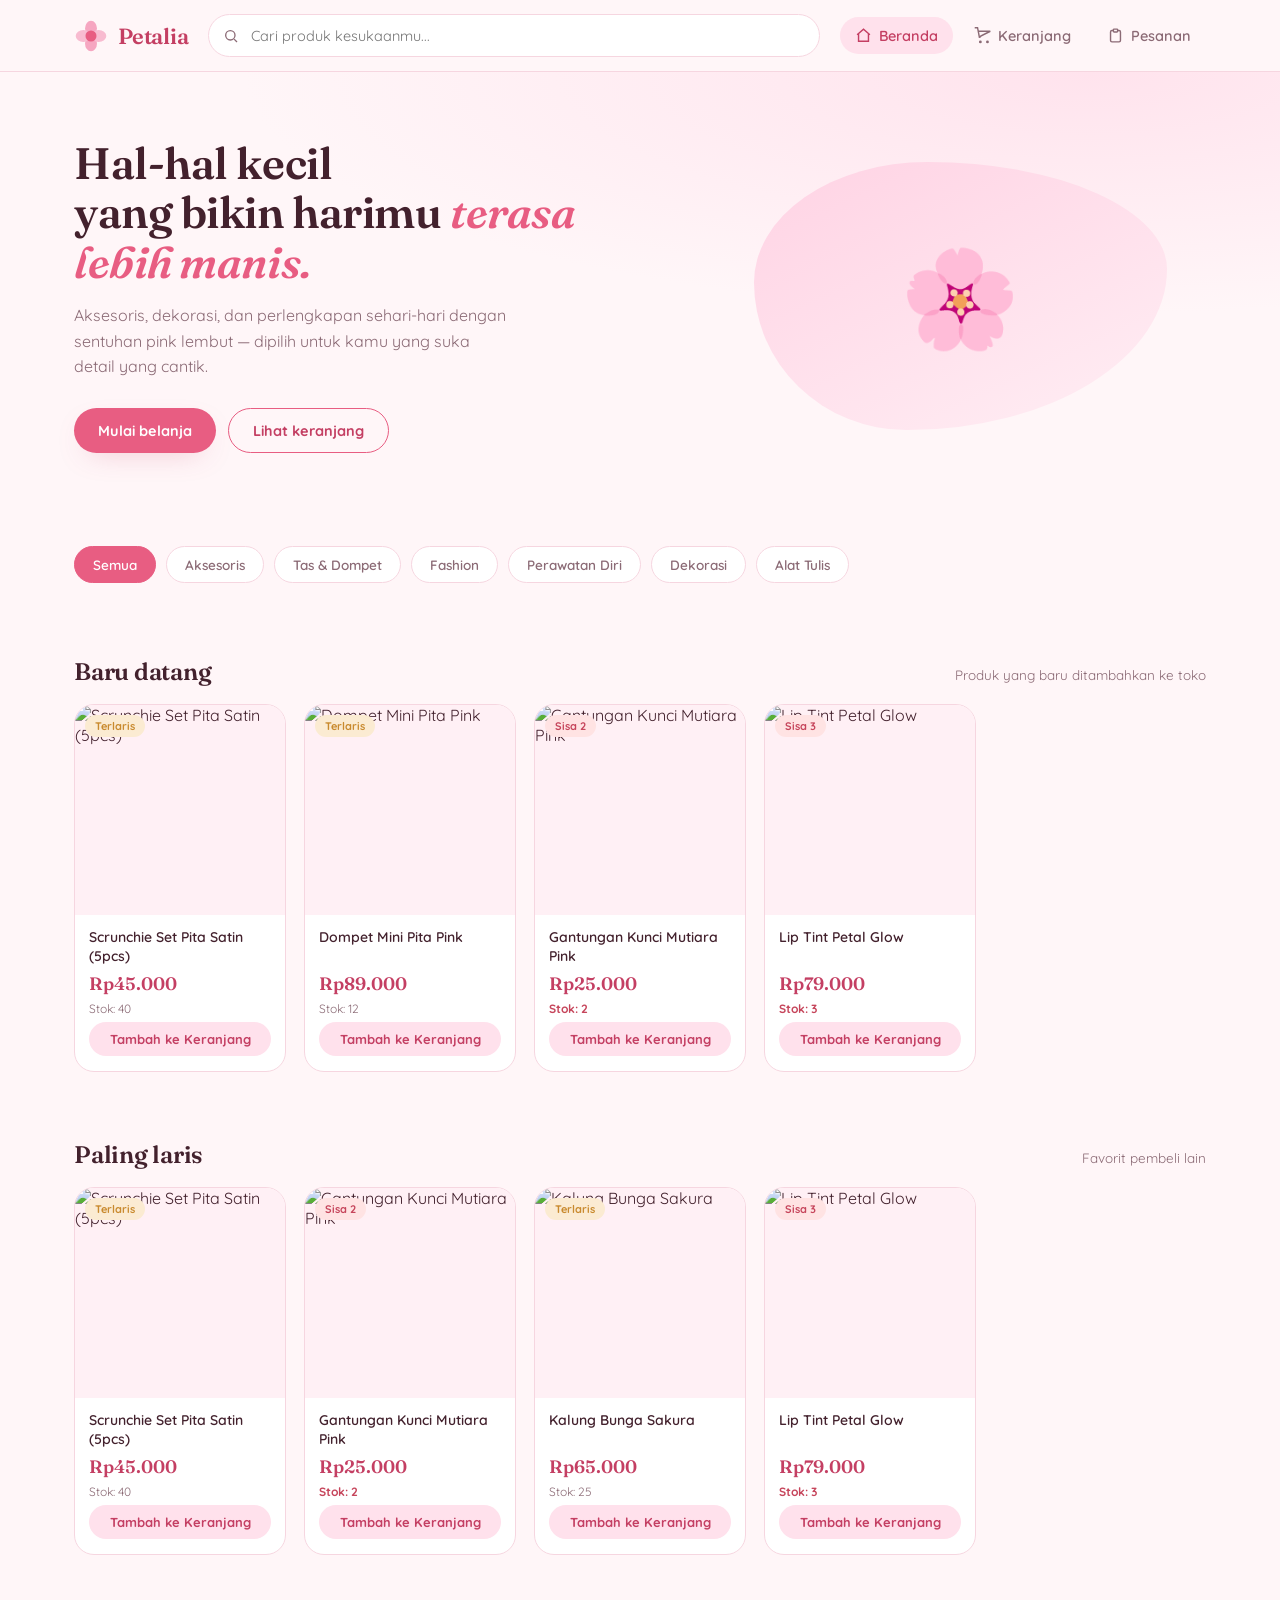
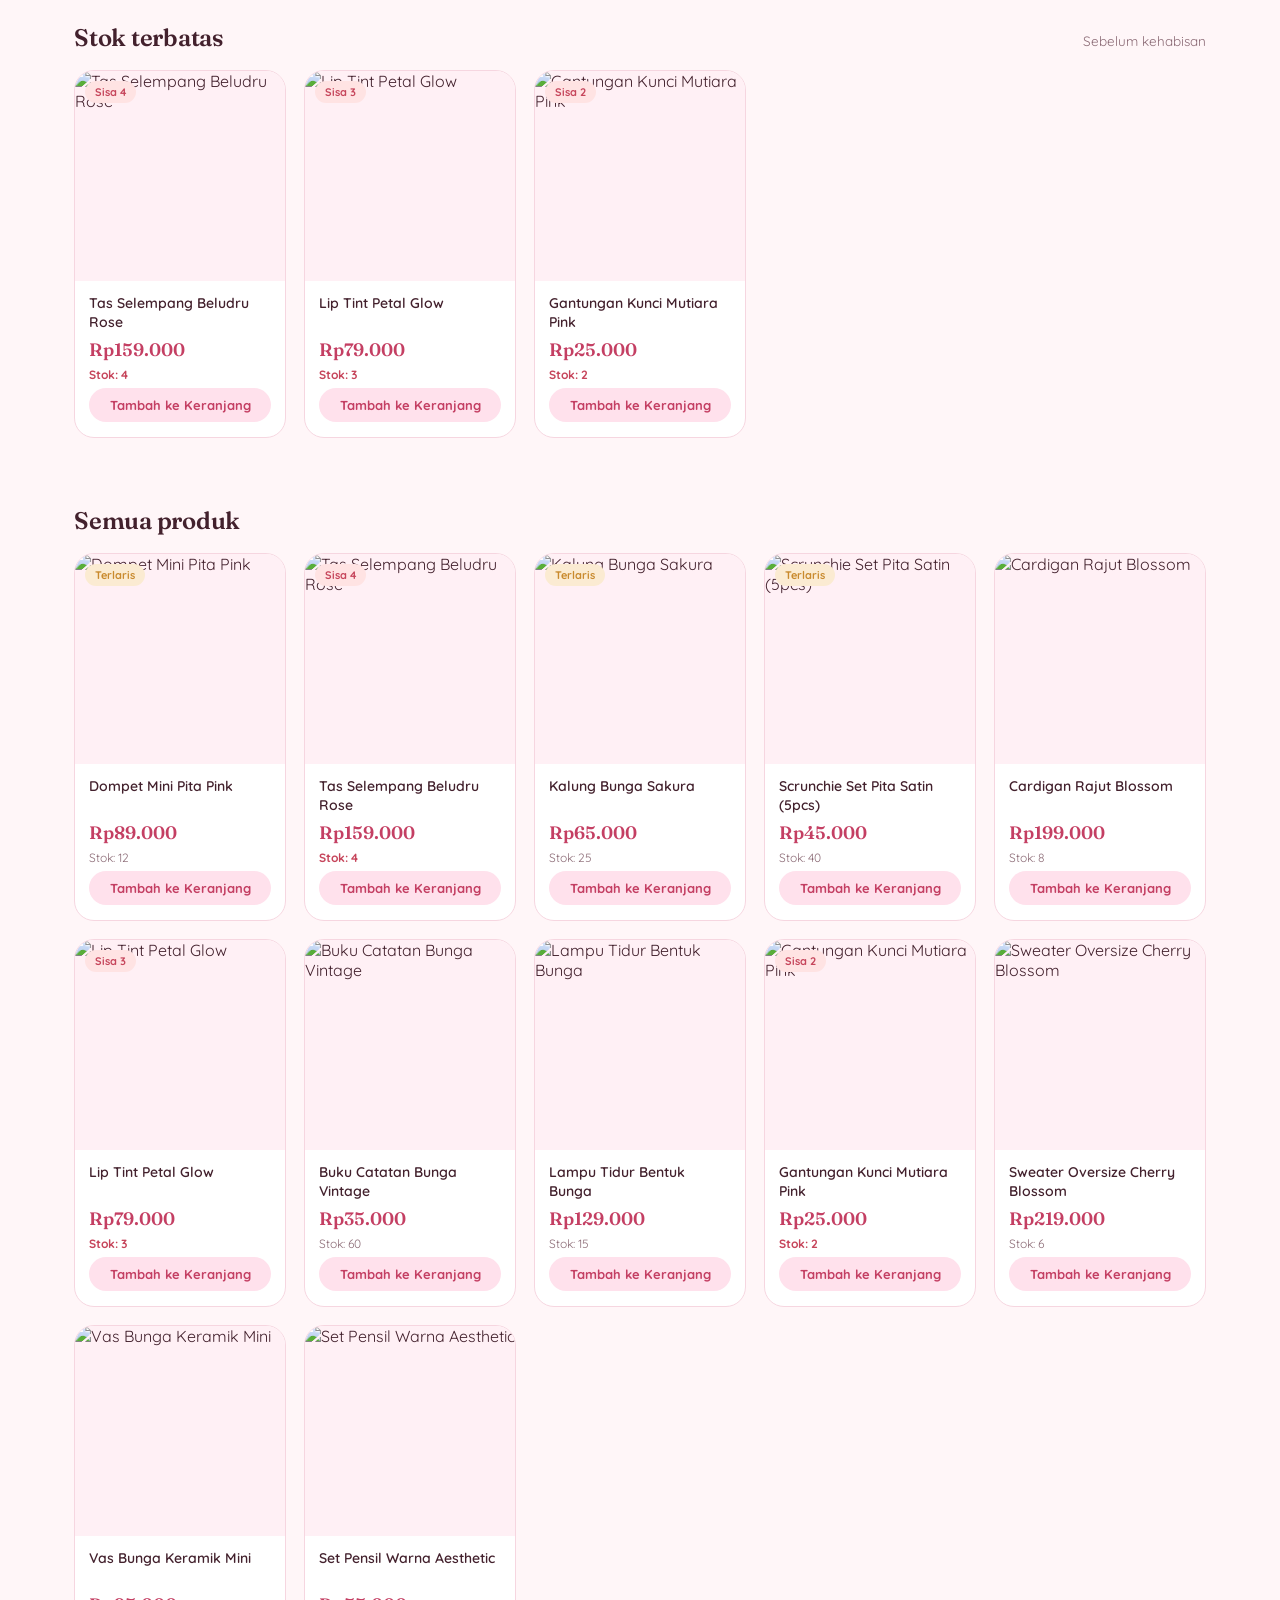
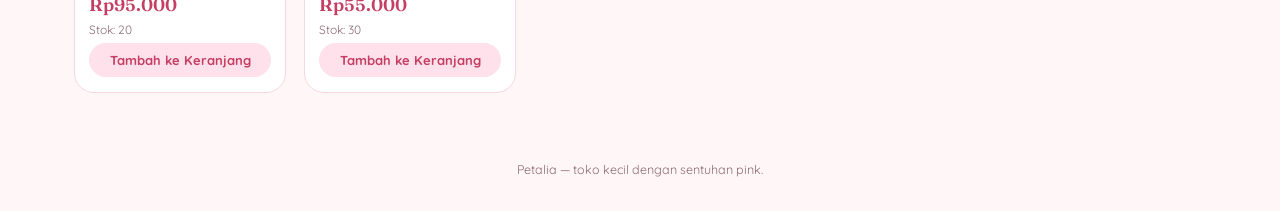
==== index.html @ 09aed321 "Add files via upload" ====
<!DOCTYPE html>
<html lang="id">
<head>
<meta charset="UTF-8">
<meta name="viewport" content="width=device-width, initial-scale=1.0">
<title>Petalia — Toko Online</title>
<link rel="preconnect" href="https://fonts.googleapis.com">
<link href="https://fonts.googleapis.com/css2?family=Fraunces:ital,opsz,wght@0,9..144,400;0,9..144,500;0,9..144,600;1,9..144,500&family=Quicksand:wght@400;500;600;700&display=swap" rel="stylesheet">
<link rel="stylesheet" href="style.css">
</head>
<body>
<div id="petal-field"></div>
<div id="toast"></div>

<div class="app">
  <div class="topbar">
    <div class="topbar-inner">
      <div class="brand">
        <svg class="brand-mark" viewBox="0 0 40 40" fill="none" aria-hidden="true">
          <g>
            <ellipse cx="20" cy="11" rx="7" ry="9" fill="#F6A6C1"/>
            <ellipse cx="20" cy="29" rx="7" ry="9" fill="#F6A6C1"/>
            <ellipse cx="11" cy="20" rx="9" ry="7" fill="#F8BBD0"/>
            <ellipse cx="29" cy="20" rx="9" ry="7" fill="#F8BBD0"/>
            <circle cx="20" cy="20" r="6.5" fill="#E85D82"/>
          </g>
        </svg>
        <h1>Petalia</h1>
      </div>

      <div class="search-wrap">
        <svg viewBox="0 0 24 24" fill="none" stroke="currentColor" stroke-width="2" aria-hidden="true"><circle cx="11" cy="11" r="7"/><line x1="21" y1="21" x2="16.65" y2="16.65"/></svg>
        <input id="search-input" type="search" autocomplete="off" placeholder="Cari produk kesukaanmu..." oninput="onSearchInput(this.value)">
      </div>

      <div class="nav-links">
        <button class="nav-btn" id="nav-home" onclick="showPage('home')">
          <svg viewBox="0 0 24 24" fill="none" stroke="currentColor" stroke-width="2"><path d="M3 11l9-8 9 8"/><path d="M5 10v10h14V10"/></svg>
          <span class="label">Beranda</span>
        </button>
        <button class="nav-btn cart-btn" id="nav-cart" onclick="showPage('cart')">
          <svg viewBox="0 0 24 24" fill="none" stroke="currentColor" stroke-width="2"><circle cx="9" cy="21" r="1"/><circle cx="19" cy="21" r="1"/><path d="M1 1h4l2.6 13.4a2 2 0 0 0 2-1.6L23 6H6"/></svg>
          <span class="label">Keranjang</span>
          <span class="cart-count" id="cart-count" style="display:none;">0</span>
        </button>
        <button class="nav-btn" id="nav-orders" onclick="showPage('orders')">
          <svg viewBox="0 0 24 24" fill="none" stroke="currentColor" stroke-width="2"><path d="M9 5H7a2 2 0 0 0-2 2v12a2 2 0 0 0 2 2h10a2 2 0 0 0 2-2V7a2 2 0 0 0-2-2h-2"/><rect x="9" y="3" width="6" height="4" rx="1"/></svg>
          <span class="label">Pesanan</span>
        </button>
      </div>
    </div>
  </div>

  <section class="page active" id="page-home">
    <div class="hero">
      <div class="hero-bg"></div>
      <div class="container hero-grid">
        <div>
          <h2>Hal-hal kecil<br>yang bikin harimu <span class="accent">terasa lebih manis.</span></h2>
          <p class="lead">Aksesoris, dekorasi, dan perlengkapan sehari-hari dengan sentuhan pink lembut — dipilih untuk kamu yang suka detail yang cantik.</p>
          <div class="hero-actions">
            <button class="btn btn-primary" onclick="scrollToCatalog()">Mulai belanja</button>
            <button class="btn btn-outline" onclick="showPage('cart')">Lihat keranjang</button>
          </div>
        </div>
        <div class="hero-art">
          <div class="hero-blob"></div>
          <div class="hero-emoji">🌸</div>
        </div>
      </div>
    </div>

    <div class="container">
      <div class="section">
        <div class="chip-row" id="category-chips"></div>
      </div>

      <div class="section" id="section-newest">
        <div class="section-head"><h3>Baru datang</h3><span class="sub">Produk yang baru ditambahkan ke toko</span></div>
        <div class="grid" id="grid-newest"></div>
      </div>

      <div class="section" id="section-bestseller">
        <div class="section-head"><h3>Paling laris</h3><span class="sub">Favorit pembeli lain</span></div>
        <div class="grid" id="grid-bestseller"></div>
      </div>

      <div class="section" id="section-limited">
        <div class="section-head"><h3>Stok terbatas</h3><span class="sub">Sebelum kehabisan</span></div>
        <div class="grid" id="grid-limited"></div>
      </div>

      <div class="section" id="section-catalog">
        <div class="section-head"><h3 id="catalog-title">Semua produk</h3><span class="sub" id="catalog-sub"></span></div>
        <div class="grid" id="grid-catalog"></div>
      </div>
    </div>
  </section>

  <section class="page" id="page-detail">
    <div class="container"><div id="detail-content"></div></div>
  </section>

  <section class="page" id="page-cart">
    <div class="container">
      <div class="section">
        <div class="section-head"><h3>Keranjang belanja</h3></div>
        <div id="cart-content"></div>
      </div>
    </div>
  </section>

  <section class="page" id="page-orders">
    <div class="container">
      <div class="section">
        <div class="section-head"><h3>Pesanan saya</h3></div>
        <div id="orders-content"></div>
      </div>
    </div>
  </section>

  <footer>Petalia — toko kecil dengan sentuhan pink.</footer>
</div>

<script src="data.js"></script>
<script src="app.js"></script>
</body>
</html>
---- style.css ----
:root{
    --bg: #FFF6F8;
    --surface: #FFFFFF;
    --blush: #FFE1EC;
    --blush-soft: #FFF0F5;
    --primary: #E85D82;
    --primary-dark: #C43F63;
    --text: #43212D;
    --text-soft: #8B6A75;
    --line: #F6D6E0;
    --gold: #C98A2E;
    --gold-bg: #FBEBD2;
    --radius-card: 20px;
    --radius-btn: 999px;
    --font-display: 'Fraunces', serif;
    --font-body: 'Quicksand', sans-serif;
    --shadow: 0 10px 30px -14px rgba(196, 63, 99, 0.35);
  }
  *{box-sizing:border-box;}
  html,body{margin:0;padding:0;}
  body{
    background: var(--bg);
    color: var(--text);
    font-family: var(--font-body);
    min-height:100vh;
    -webkit-font-smoothing:antialiased;
  }
  h1,h2,h3{ font-family: var(--font-display); font-weight:600; margin:0; letter-spacing:-0.01em;}
  p{ margin:0; }
  button{ font-family: var(--font-body); cursor:pointer; border:none; }
  input, select, textarea{ font-family: var(--font-body); }
  a{ color:inherit; text-decoration:none; }
  ::selection{ background: var(--blush); color: var(--primary-dark); }

  /* ---------- layout shells ---------- */
  .app{ position:relative; z-index:10; min-height:100vh; display:flex; flex-direction:column; }
  .page{ display:none; flex:1; }
  .page.active{ display:block; }
  .container{ max-width:1180px; margin:0 auto; padding:0 24px; }

  /* ---------- falling petals ---------- */
  #petal-field{ position:fixed; inset:0; overflow:hidden; pointer-events:none; z-index:5; }
  .petal{ position:absolute; top:-8vh; opacity:0; animation-name: petal-fall; animation-timing-function: linear; animation-iteration-count: infinite; }
  .petal svg{ display:block; width:100%; height:100%; }
  @keyframes petal-fall{
    0%   { transform: translateY(0) translateX(0) rotate(0deg); opacity:0; }
    6%   { opacity: .85; }
    92%  { opacity: .7; }
    100% { transform: translateY(118vh) translateX(var(--drift,26px)) rotate(340deg); opacity:0; }
  }
  @media (prefers-reduced-motion: reduce){
    .petal{ animation: none !important; display:none; }
  }

  /* ---------- top nav ---------- */
  .topbar{ position:sticky; top:0; z-index:100; background: rgba(255,246,248,0.92); backdrop-filter: blur(10px); border-bottom:1px solid var(--line); }
  .topbar-inner{ max-width:1180px; margin:0 auto; padding:14px 24px; display:flex; align-items:center; gap:20px; flex-wrap:wrap; }
  .brand{ display:flex; align-items:center; gap:10px; flex-shrink:0; }
  .brand h1{ font-size:22px; color:var(--primary-dark); }
  .brand-mark{ width:34px; height:34px; flex-shrink:0; }
  .search-wrap{ flex:1; min-width:200px; position:relative; }
  .search-wrap input{ width:100%; padding:11px 18px 11px 42px; border-radius: var(--radius-btn); border:1.5px solid var(--line); background: var(--surface); font-size:14.5px; color:var(--text); }
  .search-wrap input:focus{ outline:none; border-color: var(--primary); }
  .search-wrap svg{ position:absolute; left:15px; top:50%; transform:translateY(-50%); width:16px; height:16px; color: var(--text-soft); }
  .nav-links{ display:flex; align-items:center; gap:6px; flex-shrink:0; }
  .nav-btn{ background:transparent; padding:9px 15px; border-radius: var(--radius-btn); font-size:14.5px; font-weight:600; color: var(--text-soft); display:flex; align-items:center; gap:7px; transition: background .15s, color .15s; }
  .nav-btn svg{ width:17px; height:17px; }
  .nav-btn:hover{ background: var(--blush-soft); color: var(--primary-dark); }
  .nav-btn.active{ background: var(--blush); color: var(--primary-dark); }
  .cart-btn{ position:relative; }
  .cart-count{ position:absolute; top:2px; right:6px; background: var(--primary); color:#fff; font-size:10.5px; font-weight:700; min-width:16px; height:16px; border-radius:50%; display:flex; align-items:center; justify-content:center; padding:0 3px; }

  /* ---------- buttons ---------- */
  .btn{ display:inline-flex; align-items:center; justify-content:center; gap:8px; padding:12px 24px; border-radius: var(--radius-btn); font-weight:700; font-size:14.5px; transition: transform .12s, box-shadow .12s, background .12s; }
  .btn-primary{ background: var(--primary); color:#fff; box-shadow: var(--shadow); }
  .btn-primary:hover{ background: var(--primary-dark); transform: translateY(-1px); }
  .btn-primary:disabled{ background:#E9C3CD; color:#fff; cursor:not-allowed; box-shadow:none; transform:none; }
  .btn-outline{ background:transparent; border:1.5px solid var(--primary); color: var(--primary-dark); }
  .btn-outline:hover{ background: var(--blush-soft); }
  .btn-ghost{ background: var(--blush-soft); color: var(--primary-dark); }
  .btn-ghost:hover{ background: var(--blush); }
  .btn-sm{ padding:8px 16px; font-size:13px; }
  .btn-danger{ background:#fff; border:1.5px solid #E3A0AE; color:#B03A4E; }
  .btn-danger:hover{ background:#FFF0F2; }

  /* ---------- hero ---------- */
  .hero{ position:relative; padding:64px 0 56px; overflow:hidden; }
  .hero-bg{ position:absolute; inset:0; background: radial-gradient(120% 100% at 85% 0%, #FFE3ED 0%, #FFF6F8 55%); z-index:-1; }
  .hero-grid{ display:grid; grid-template-columns: 1.1fr 0.9fr; gap:40px; align-items:center; }
  .hero h2{ font-size:44px; line-height:1.12; color: var(--text); max-width:520px; }
  .hero .accent{ color: var(--primary); font-style:italic; }
  .hero p.lead{ margin-top:16px; font-size:16px; color: var(--text-soft); max-width:440px; line-height:1.6; }
  .hero-actions{ margin-top:28px; display:flex; gap:12px; }
  .hero-art{ position:relative; height:320px; }
  .hero-blob{ position:absolute; inset:8%; background: linear-gradient(155deg, #FFD3E4, #FFEEF4); border-radius: 42% 58% 63% 37% / 45% 40% 60% 55%; }
  .hero-emoji{ position:absolute; inset:0; display:flex; align-items:center; justify-content:center; font-size:96px; }

  /* ---------- section headers ---------- */
  .section{ padding: 34px 0; }
  .section-head{ display:flex; align-items:baseline; justify-content:space-between; margin-bottom:18px; gap:12px; flex-wrap:wrap; }
  .section-head h3{ font-size:24px; color: var(--text); }
  .section-head .sub{ color: var(--text-soft); font-size:13.5px; }

  /* ---------- categories ---------- */
  .chip-row{ display:flex; gap:10px; flex-wrap:wrap; margin-bottom: 6px; }
  .chip{ padding:9px 18px; border-radius: var(--radius-btn); background: var(--surface); border:1.5px solid var(--line); font-size:13.5px; font-weight:600; color: var(--text-soft); }
  .chip:hover{ border-color: var(--primary); color: var(--primary-dark); }
  .chip.active{ background: var(--primary); border-color: var(--primary); color:#fff; }

  /* ---------- product grid ---------- */
  .grid{ display:grid; grid-template-columns: repeat(auto-fill, minmax(190px, 1fr)); gap:18px; }
  .card{ background: var(--surface); border-radius: var(--radius-card); overflow:hidden; border:1px solid var(--line); transition: transform .15s, box-shadow .15s; display:flex; flex-direction:column; }
  .card:hover{ transform: translateY(-4px); box-shadow: var(--shadow); }
  .card-media{ position:relative; aspect-ratio: 1/1; background: var(--blush-soft); cursor:pointer; overflow:hidden; }
  .card-media img{ width:100%; height:100%; object-fit:cover; display:block; }
  .badge{ position:absolute; top:10px; left:10px; padding:4px 10px; border-radius: var(--radius-btn); font-size:11px; font-weight:700; }
  .badge-gold{ background: var(--gold-bg); color: var(--gold); }
  .badge-low{ background:#FFE3E3; color:#C6455B; }
  .card-body{ padding:13px 14px 15px; display:flex; flex-direction:column; gap:6px; flex:1; }
  .card-name{ font-size:14px; font-weight:600; color: var(--text); cursor:pointer; line-height:1.35; min-height:38px; display:-webkit-box; -webkit-line-clamp:2; -webkit-box-orient:vertical; overflow:hidden; }
  .card-price{ font-family: var(--font-display); font-size:18px; font-weight:600; color: var(--primary-dark); }
  .card-stock{ font-size:12px; color: var(--text-soft); }
  .card-stock.low{ color:#C6455B; font-weight:700; }
  .card-add{ margin-top:auto; width:100%; padding:9px; border-radius: var(--radius-btn); background: var(--blush); color: var(--primary-dark); font-weight:700; font-size:13px; display:flex; align-items:center; justify-content:center; gap:6px; }
  .card-add:hover{ background: var(--primary); color:#fff; }
  .card-add:disabled{ background:#F2ECEE; color:#B9A6AC; cursor:not-allowed; }

  .empty-state{ text-align:center; padding:60px 20px; color: var(--text-soft); }
  .empty-state svg{ width:52px; height:52px; margin-bottom:14px; color: var(--line); }
  .empty-state p.title{ font-family:var(--font-display); font-size:19px; color:var(--text); margin-bottom:6px; }

  /* ---------- toast ---------- */
  #toast{ position:fixed; bottom:26px; left:50%; transform: translateX(-50%) translateY(20px); background: var(--text); color:#fff; padding:14px 24px; border-radius: var(--radius-btn); font-weight:600; font-size:14px; display:flex; align-items:center; gap:10px; box-shadow: 0 14px 30px -10px rgba(0,0,0,0.35); z-index:300; opacity:0; pointer-events:none; transition: opacity .25s, transform .25s; }
  #toast.show{ opacity:1; transform: translateX(-50%) translateY(0); }
  #toast svg{ width:18px; height:18px; color:#FFB6C9; flex-shrink:0; }

  /* ---------- detail page ---------- */
  .detail-grid{ display:grid; grid-template-columns: 1fr 1fr; gap:44px; padding: 36px 0 60px; align-items:start; }
  .detail-media{ border-radius: var(--radius-card); overflow:hidden; background: var(--blush-soft); aspect-ratio:1/1; }
  .detail-media img{ width:100%; height:100%; object-fit:cover; }
  .detail-cat{ font-size:12.5px; font-weight:700; color: var(--primary); text-transform:none; }
  .detail-info h2{ font-size:28px; margin-top:8px; line-height:1.25; }
  .detail-price{ font-family: var(--font-display); font-size:32px; color: var(--primary-dark); margin-top:14px; }
  .detail-stock{ margin-top:6px; font-size:13.5px; color: var(--text-soft); }
  .detail-desc{ margin-top:20px; font-size:14.5px; line-height:1.75; color: var(--text); }
  .qty-row{ margin-top:26px; display:flex; align-items:center; gap:16px; }
  .qty-box{ display:flex; align-items:center; border:1.5px solid var(--line); border-radius: var(--radius-btn); overflow:hidden; }
  .qty-box button{ background: var(--blush-soft); width:38px; height:38px; font-size:18px; font-weight:700; color: var(--primary-dark); }
  .qty-box button:disabled{ color:#D9C1C8; cursor:not-allowed; }
  .qty-box span{ width:44px; text-align:center; font-weight:700; }
  .detail-actions{ margin-top:26px; display:flex; gap:12px; }
  .back-link{ display:inline-flex; align-items:center; gap:6px; font-size:13.5px; font-weight:700; color: var(--text-soft); margin-top:24px; }
  .back-link:hover{ color: var(--primary-dark); }
  .back-link svg{ width:15px; height:15px; }

  /* ---------- cart page ---------- */
  .cart-layout{ display:grid; grid-template-columns: 1fr 340px; gap:32px; padding: 36px 0 60px; align-items:start; }
  .cart-item{ display:grid; grid-template-columns: 76px 1fr auto; gap:16px; align-items:center; padding:16px; background: var(--surface); border:1px solid var(--line); border-radius:16px; margin-bottom:12px; }
  .cart-item img{ width:76px; height:76px; border-radius:12px; object-fit:cover; background:var(--blush-soft); }
  .cart-item-name{ font-weight:600; font-size:14.5px; }
  .cart-item-price{ color: var(--text-soft); font-size:13px; margin-top:3px; }
  .cart-item-right{ text-align:right; display:flex; flex-direction:column; align-items:flex-end; gap:8px; }
  .cart-item-subtotal{ font-weight:700; color: var(--primary-dark); font-family: var(--font-display); font-size:16px; }
  .qty-box.small button{ width:30px; height:30px; font-size:15px; }
  .qty-box.small span{ width:34px; font-size:13px; }
  .remove-link{ font-size:12px; color:#B9A6AC; font-weight:700; }
  .remove-link:hover{ color:#C6455B; }
  .summary-card{ background: var(--surface); border:1px solid var(--line); border-radius:18px; padding:22px; position:sticky; top:90px; }
  .summary-card h3{ font-size:17px; margin-bottom:16px; }
  .summary-row{ display:flex; justify-content:space-between; font-size:14px; color: var(--text-soft); padding:6px 0; }
  .summary-row.total{ border-top:1px solid var(--line); margin-top:10px; padding-top:14px; font-weight:700; color: var(--text); font-size:16px; }
  .summary-row.total .amt{ font-family: var(--font-display); color: var(--primary-dark); font-size:20px; }

  /* ---------- orders page ---------- */
  .order-card{ background: var(--surface); border:1px solid var(--line); border-radius:16px; padding:18px 20px; margin-bottom:14px; }
  .order-head{ display:flex; justify-content:space-between; align-items:center; flex-wrap:wrap; gap:8px; padding-bottom:12px; margin-bottom:12px; border-bottom:1px dashed var(--line); }
  .order-id{ font-weight:700; font-size:13.5px; }
  .order-time{ font-size:12.5px; color: var(--text-soft); }
  .order-status{ font-size:11.5px; font-weight:700; padding:4px 12px; border-radius: var(--radius-btn); background: var(--gold-bg); color: var(--gold); }
  .order-line{ display:flex; justify-content:space-between; font-size:13.5px; padding:4px 0; color: var(--text); }
  .order-line .muted{ color: var(--text-soft); }
  .order-total{ text-align:right; margin-top:10px; padding-top:10px; border-top:1px solid var(--line); font-weight:700; }
  .order-total .amt{ font-family: var(--font-display); color: var(--primary-dark); font-size:17px; margin-left:8px; }

  /* ---------- admin page ---------- */
  .admin-tabs{ display:flex; gap:8px; margin-bottom:24px; flex-wrap:wrap; }
  .admin-tab{ padding:10px 18px; border-radius: var(--radius-btn); background: var(--surface); border:1.5px solid var(--line); font-weight:700; font-size:13.5px; color: var(--text-soft); }
  .admin-tab.active{ background: var(--text); color:#fff; border-color: var(--text); }
  .admin-panel{ display:none; }
  .admin-panel.active{ display:block; }
  .form-card{ background: var(--surface); border:1px solid var(--line); border-radius:18px; padding:22px; margin-bottom:26px; }
  .form-card h3{ font-size:16px; margin-bottom:16px; }
  .form-grid{ display:grid; grid-template-columns: repeat(2, 1fr); gap:14px; }
  .form-field{ display:flex; flex-direction:column; gap:6px; }
  .form-field.full{ grid-column: 1 / -1; }
  .form-field label{ font-size:12.5px; font-weight:700; color: var(--text-soft); }
  .form-field input, .form-field select, .form-field textarea{ padding:10px 13px; border-radius:10px; border:1.5px solid var(--line); font-size:14px; background: var(--bg); color: var(--text); }
  .form-field input:focus, .form-field select:focus, .form-field textarea:focus{ outline:none; border-color: var(--primary); }
  .form-field textarea{ resize:vertical; min-height:70px; }
  .form-actions{ margin-top:16px; display:flex; gap:10px; }
  .admin-table{ width:100%; border-collapse: collapse; background: var(--surface); border-radius:16px; overflow:hidden; border:1px solid var(--line); }
  .admin-table th{ text-align:left; font-size:11.5px; font-weight:700; color: var(--text-soft); padding:12px 14px; background: var(--blush-soft); }
  .admin-table td{ padding:11px 14px; font-size:13.5px; border-top:1px solid var(--line); vertical-align:middle; }
  .admin-table img{ width:40px; height:40px; border-radius:8px; object-fit:cover; }
  .row-actions{ display:flex; gap:8px; }
  .stock-badge{ font-weight:700; }
  .stock-badge.low{ color:#C6455B; }
  .backup-grid{ display:grid; grid-template-columns: 1fr 1fr; gap:20px; }
  .backup-card{ background: var(--surface); border:1px solid var(--line); border-radius:18px; padding:24px; }
  .backup-card h3{ font-size:16px; margin-bottom:8px; }
  .backup-card p{ font-size:13.5px; color: var(--text-soft); line-height:1.6; margin-bottom:16px; }
  .file-input-wrap{ position:relative; overflow:hidden; display:inline-flex; }
  .file-input-wrap input[type=file]{ position:absolute; inset:0; opacity:0; cursor:pointer; }

  footer{ text-align:center; padding:34px 20px; color: var(--text-soft); font-size:12.5px; }

  /* ---------- responsive ---------- */
  @media (max-width: 860px){
    .hero-grid{ grid-template-columns:1fr; }
    .hero-art{ height:220px; order:-1; }
    .hero h2{ font-size:32px; }
    .detail-grid{ grid-template-columns:1fr; gap:26px; }
    .cart-layout{ grid-template-columns:1fr; }
    .summary-card{ position:static; }
    .form-grid{ grid-template-columns:1fr; }
    .backup-grid{ grid-template-columns:1fr; }
    .topbar-inner{ gap:10px; }
    .nav-btn span.label{ display:none; }
    .admin-table{ font-size:12px; }
  }


/* ---------- separated admin page ---------- */
.admin-shell{
  min-height:100vh;
}
.admin-topbar .topbar-inner{
  justify-content:space-between;
}
.admin-brand-wrap{
  display:flex;
  align-items:center;
  gap:12px;
}
.admin-badge{
  display:inline-flex;
  align-items:center;
  padding:5px 10px;
  border-radius:999px;
  background:var(--text);
  color:#fff;
  font-size:11px;
  font-weight:700;
}
.admin-nav-actions{
  display:flex;
  gap:8px;
  align-items:center;
}
.text-link{
  display:inline-flex;
  align-items:center;
  gap:7px;
  padding:9px 14px;
  border-radius:999px;
  color:var(--text-soft);
  font-weight:700;
  font-size:13px;
}
.text-link:hover{
  background:var(--blush-soft);
  color:var(--primary-dark);
}
.stats-grid{
  display:grid;
  grid-template-columns:repeat(3,1fr);
  gap:14px;
  margin-bottom:22px;
}
.stat-card{
  background:var(--surface);
  border:1px solid var(--line);
  border-radius:18px;
  padding:18px;
}
.stat-label{
  color:var(--text-soft);
  font-size:12.5px;
  font-weight:700;
}
.stat-value{
  margin-top:6px;
  font-family:var(--font-display);
  color:var(--primary-dark);
  font-size:28px;
}
.admin-table-wrap{
  overflow-x:auto;
  border-radius:16px;
}
.admin-table{
  min-width:760px;
}
.backup-note{
  margin-top:12px;
  color:var(--text-soft);
  font-size:12px;
  line-height:1.6;
}
@media (max-width: 860px){
  .stats-grid{ grid-template-columns:1fr; }
  .admin-topbar .topbar-inner{
    flex-wrap:wrap;
  }
}
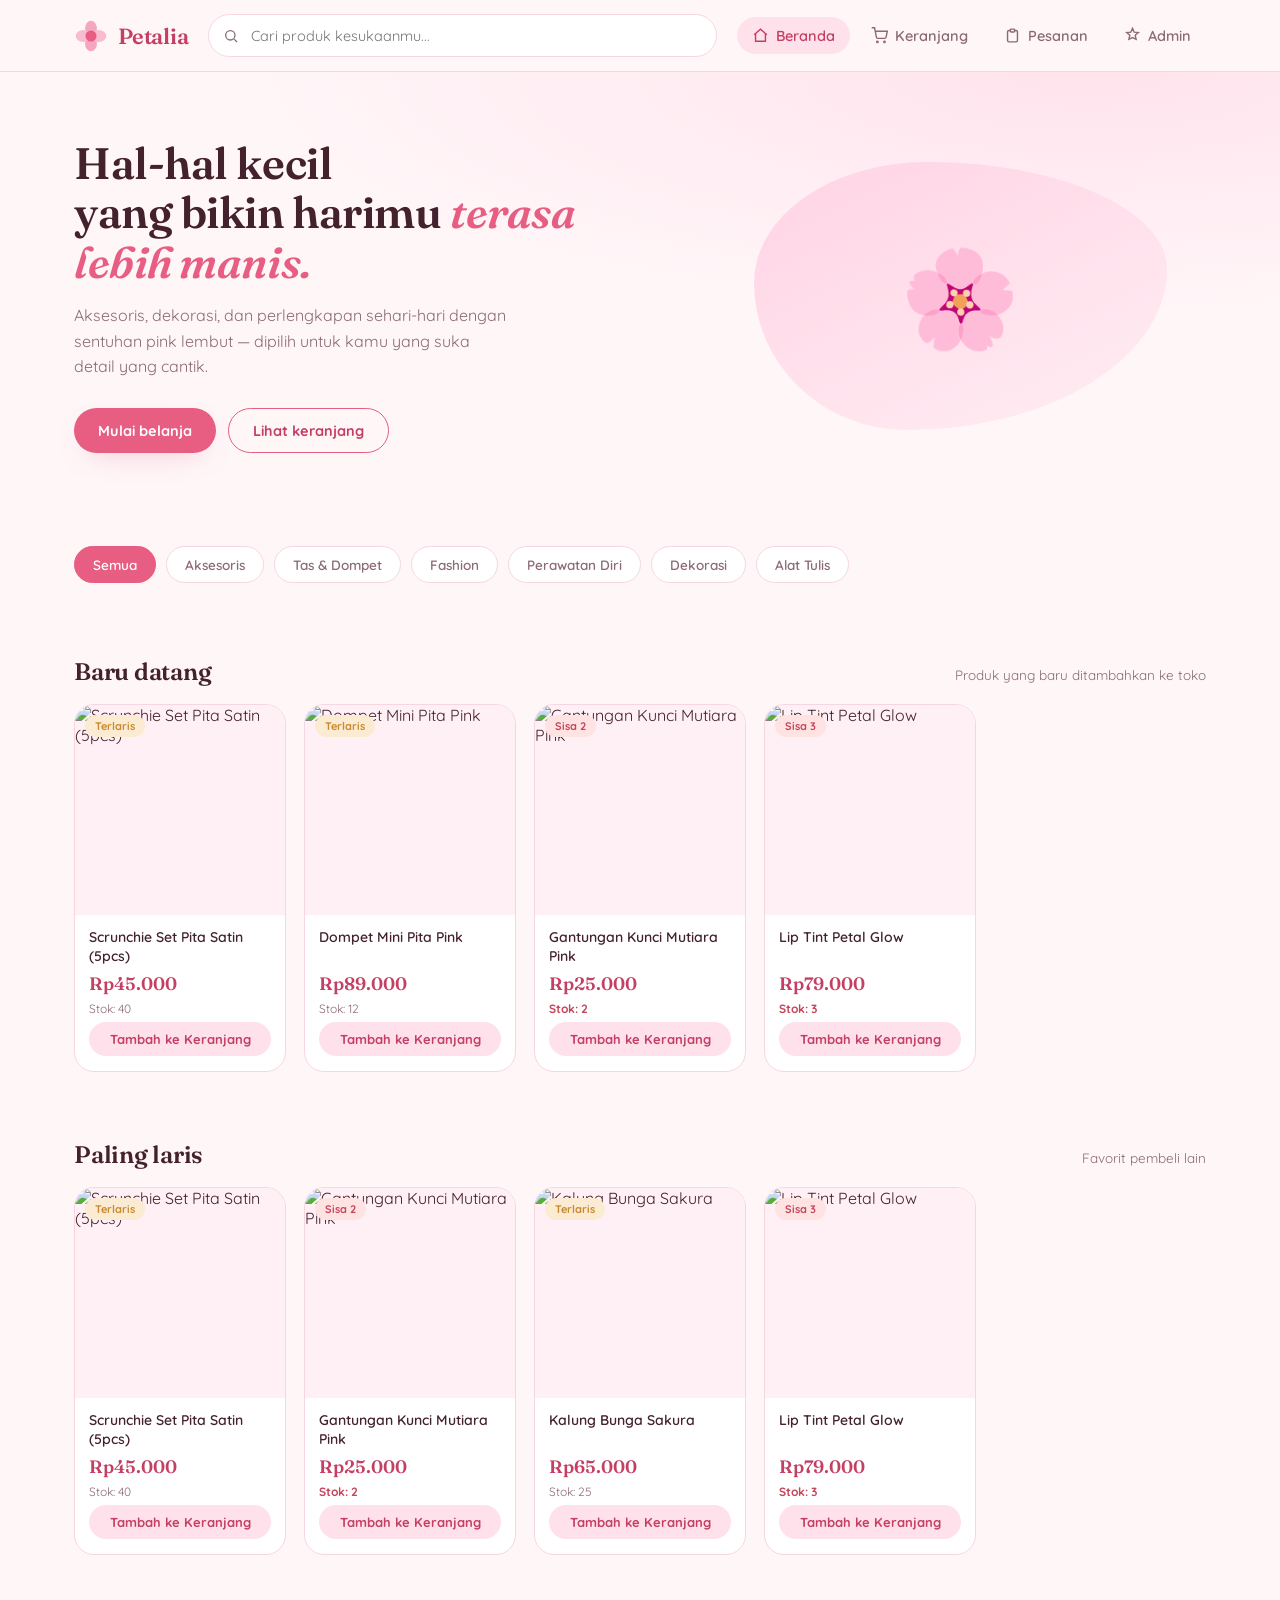
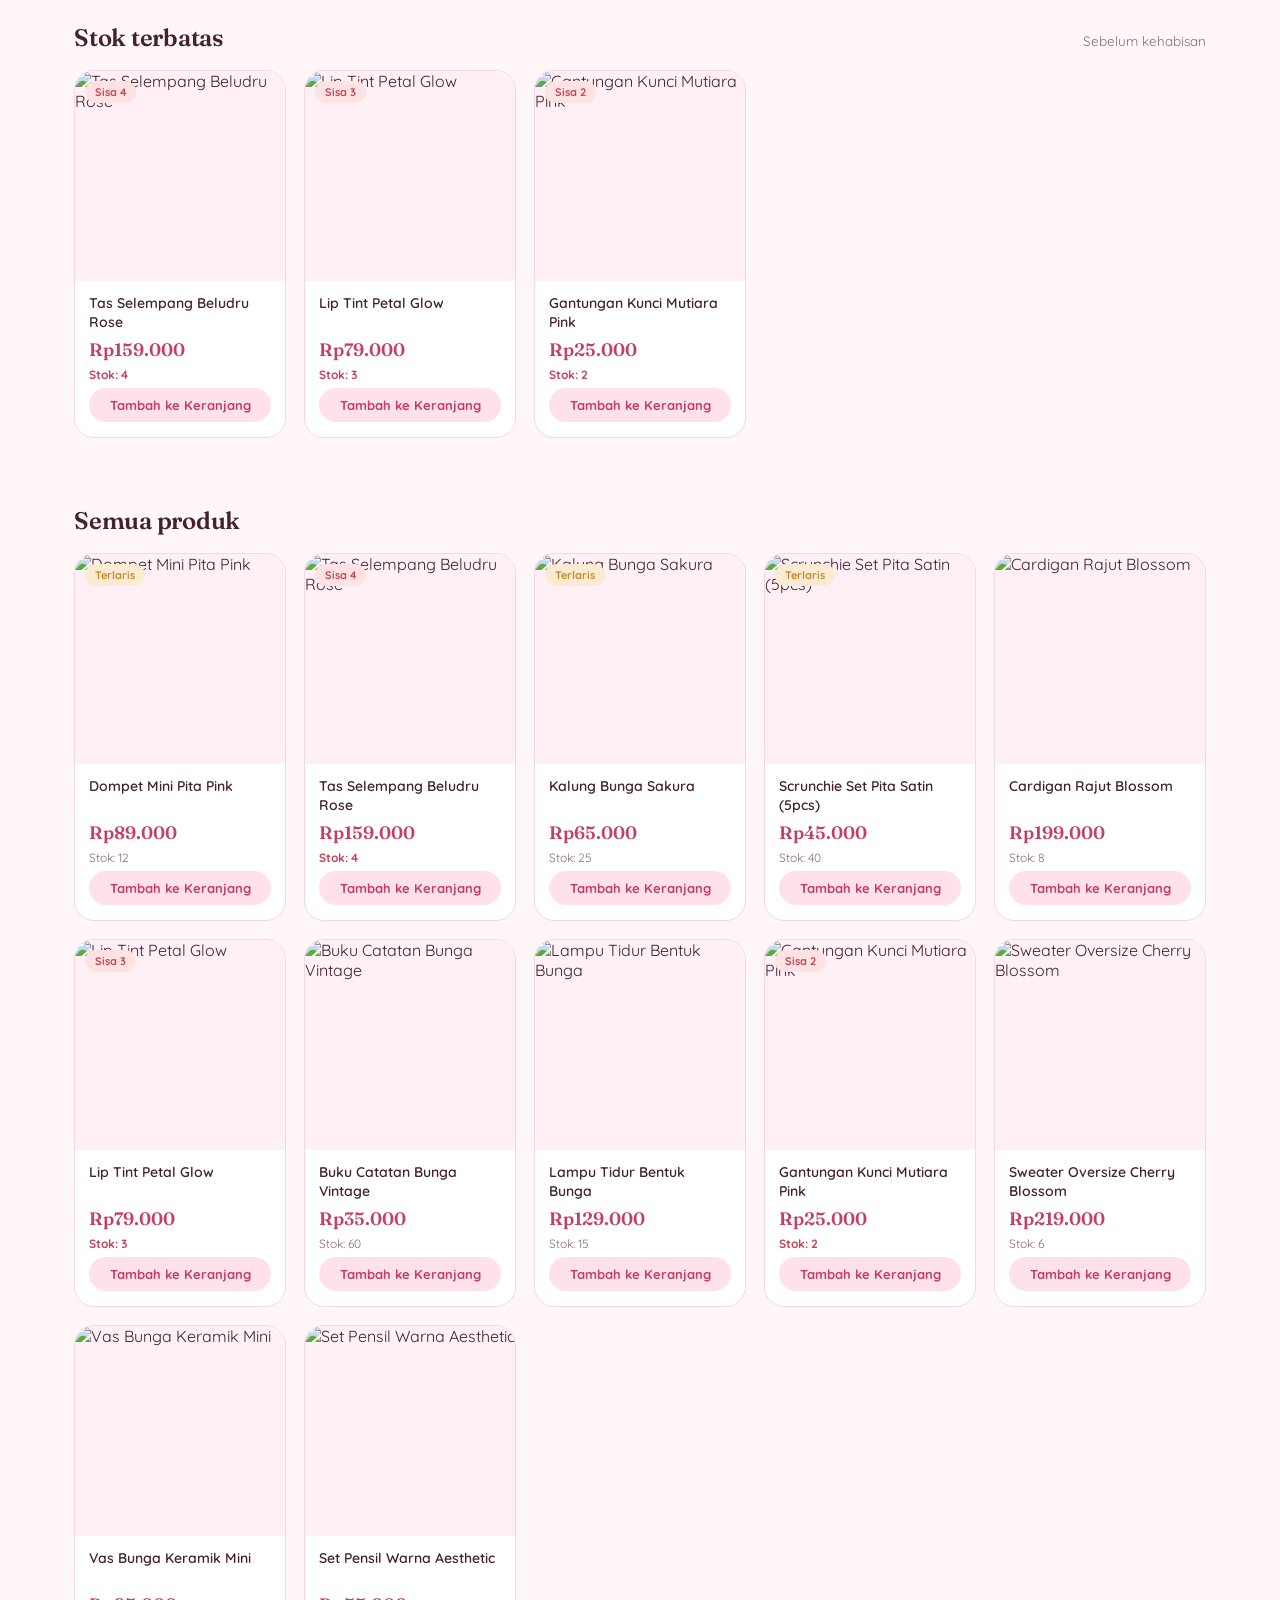
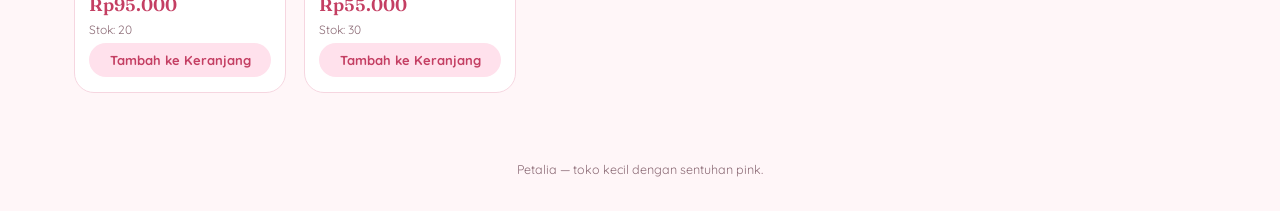
==== commit 186aa3e8: "Add files via upload" ====
--- a/index.html
+++ b/index.html
@@ -1,128 +1,4305 @@
 <!DOCTYPE html>
 <html lang="id">
 <head>
+
 <meta charset="UTF-8">
-<meta name="viewport" content="width=device-width, initial-scale=1.0">
+
+<meta
+  name="viewport"
+  content="width=device-width, initial-scale=1.0"
+>
+
 <title>Petalia — Toko Online</title>
+
 <link rel="preconnect" href="https://fonts.googleapis.com">
-<link href="https://fonts.googleapis.com/css2?family=Fraunces:ital,opsz,wght@0,9..144,400;0,9..144,500;0,9..144,600;1,9..144,500&family=Quicksand:wght@400;500;600;700&display=swap" rel="stylesheet">
-<link rel="stylesheet" href="style.css">
+
+<link
+  href="https://fonts.googleapis.com/css2?family=Fraunces:ital,opsz,wght@0,9..144,400;0,9..144,500;0,9..144,600;1,0..144,500&family=Quicksand:wght@400;500;600;700&display=swap"
+  rel="stylesheet"
+>
+
+<link
+  rel="stylesheet"
+  href="style.css"
+>
+
+
+<style>
+
+/* =========================================================
+   ADMIN LOGIN
+   ========================================================= */
+
+.admin-login-overlay{
+  position:fixed;
+  inset:0;
+  display:none;
+  align-items:center;
+  justify-content:center;
+  padding:20px;
+  background:rgba(67,33,45,.48);
+  backdrop-filter:blur(8px);
+  z-index:9999;
+}
+
+.admin-login-overlay.show{
+  display:flex;
+}
+
+.admin-login-card{
+  position:relative;
+  width:100%;
+  max-width:420px;
+  padding:30px;
+  background:#fff;
+  border:1px solid var(--line);
+  border-radius:24px;
+  box-shadow:0 25px 70px rgba(67,33,45,.22);
+}
+
+.admin-login-close{
+  position:absolute;
+  top:12px;
+  right:14px;
+  width:36px;
+  height:36px;
+  border:0;
+  border-radius:50%;
+  background:var(--blush-soft);
+  color:var(--primary-dark);
+  font-size:24px;
+  cursor:pointer;
+}
+
+.admin-login-close:hover{
+  background:var(--blush);
+}
+
+.admin-login-icon{
+  width:60px;
+  height:60px;
+  display:flex;
+  align-items:center;
+  justify-content:center;
+  margin:0 auto 14px;
+  border-radius:18px;
+  background:var(--blush-soft);
+  font-size:28px;
+}
+
+.admin-login-card h2{
+  margin:0;
+  text-align:center;
+  font-family:var(--font-display);
+  font-size:28px;
+  color:var(--text);
+}
+
+.admin-login-subtitle{
+  margin:8px 0 22px;
+  text-align:center;
+  color:var(--text-soft);
+  font-size:13.5px;
+  line-height:1.6;
+}
+
+.admin-login-field{
+  margin-bottom:16px;
+}
+
+.admin-login-field label{
+  display:block;
+  margin-bottom:7px;
+  color:var(--text);
+  font-size:13px;
+  font-weight:700;
+}
+
+.admin-login-field > input{
+  width:100%;
+  padding:12px 14px;
+  border:1.5px solid var(--line);
+  border-radius:12px;
+  background:var(--bg);
+  color:var(--text);
+  font-family:var(--font-body);
+  font-size:14px;
+}
+
+.admin-login-field > input:focus{
+  outline:none;
+  border-color:var(--primary);
+  background:#fff;
+}
+
+
+/* =========================================================
+   PASSWORD INPUT + EYE
+   ========================================================= */
+
+.admin-password-wrap{
+  position:relative;
+  width:100%;
+}
+
+.admin-password-wrap input{
+  width:100%;
+  padding:12px 48px 12px 14px;
+  border:1.5px solid var(--line);
+  border-radius:12px;
+  background:var(--bg);
+  color:var(--text);
+  font-family:var(--font-body);
+  font-size:14px;
+}
+
+.admin-password-wrap input:focus{
+  outline:none;
+  border-color:var(--primary);
+  background:#fff;
+}
+
+.admin-eye-button{
+  position:absolute;
+  top:50%;
+  right:5px;
+  transform:translateY(-50%);
+  width:38px;
+  height:38px;
+  display:flex;
+  align-items:center;
+  justify-content:center;
+  padding:0;
+  border:0;
+  border-radius:9px;
+  background:transparent;
+  color:var(--text-soft);
+  cursor:pointer;
+}
+
+.admin-eye-button:hover{
+  background:var(--blush-soft);
+  color:var(--primary-dark);
+}
+
+.admin-eye-button svg{
+  width:19px;
+  height:19px;
+}
+
+.admin-login-error{
+  min-height:19px;
+  margin:0 0 10px;
+  color:#B03A4E;
+  font-size:12.5px;
+  font-weight:700;
+}
+
+
+/* =========================================================
+   ADMIN PANEL
+   ========================================================= */
+
+#page-admin{
+  display:none;
+}
+
+#page-admin.active{
+  display:block;
+}
+
+.embedded-admin{
+  padding-top:30px;
+  padding-bottom:40px;
+}
+
+.admin-header-card{
+  display:flex;
+  align-items:center;
+  justify-content:space-between;
+  gap:16px;
+  flex-wrap:wrap;
+  padding:22px;
+  margin-bottom:20px;
+  background:var(--surface);
+  border:1px solid var(--line);
+  border-radius:20px;
+}
+
+.admin-header-left{
+  display:flex;
+  align-items:center;
+  gap:12px;
+  flex-wrap:wrap;
+}
+
+.admin-badge{
+  display:inline-flex;
+  align-items:center;
+  padding:5px 11px;
+  border-radius:999px;
+  background:var(--text);
+  color:#fff;
+  font-size:11px;
+  font-weight:700;
+}
+
+.admin-header-actions{
+  display:flex;
+  align-items:center;
+  gap:8px;
+  flex-wrap:wrap;
+}
+
+.stats-grid{
+  display:grid;
+  grid-template-columns:repeat(3,1fr);
+  gap:14px;
+  margin-bottom:20px;
+}
+
+.stat-card{
+  padding:18px;
+  background:var(--surface);
+  border:1px solid var(--line);
+  border-radius:18px;
+}
+
+.stat-label{
+  color:var(--text-soft);
+  font-size:12.5px;
+  font-weight:700;
+}
+
+.stat-value{
+  margin-top:6px;
+  color:var(--primary-dark);
+  font-family:var(--font-display);
+  font-size:28px;
+}
+
+.admin-tabs{
+  display:flex;
+  gap:8px;
+  flex-wrap:wrap;
+  margin-bottom:20px;
+}
+
+.admin-tab{
+  padding:10px 18px;
+  border-radius:999px;
+  background:var(--surface);
+  border:1.5px solid var(--line);
+  color:var(--text-soft);
+  font-size:13.5px;
+  font-weight:700;
+  cursor:pointer;
+}
+
+.admin-tab:hover{
+  border-color:var(--primary);
+  color:var(--primary-dark);
+}
+
+.admin-tab.active{
+  background:var(--text);
+  border-color:var(--text);
+  color:#fff;
+}
+
+.admin-panel{
+  display:none;
+}
+
+.admin-panel.active{
+  display:block;
+}
+
+.admin-table-wrap{
+  width:100%;
+  overflow-x:auto;
+  border-radius:16px;
+}
+
+.admin-table{
+  min-width:760px;
+}
+
+.backup-grid{
+  display:grid;
+  grid-template-columns:1fr 1fr;
+  gap:20px;
+}
+
+.backup-card,
+.account-card{
+  background:var(--surface);
+  border:1px solid var(--line);
+  border-radius:18px;
+  padding:24px;
+}
+
+.backup-card h3,
+.account-card h3{
+  margin-bottom:8px;
+  font-size:18px;
+}
+
+.backup-card p,
+.account-help{
+  margin-bottom:16px;
+  color:var(--text-soft);
+  font-size:13.5px;
+  line-height:1.6;
+}
+
+.backup-note{
+  margin-top:12px;
+  color:var(--text-soft);
+  font-size:12px;
+  line-height:1.6;
+}
+
+.account-card{
+  max-width:650px;
+}
+
+.account-form-field{
+  margin-bottom:16px;
+}
+
+.account-form-field label{
+  display:block;
+  margin-bottom:7px;
+  font-size:13px;
+  font-weight:700;
+}
+
+.account-actions{
+  display:flex;
+  gap:10px;
+  flex-wrap:wrap;
+  margin-top:18px;
+}
+
+.account-message{
+  display:none;
+  margin-top:14px;
+  padding:10px 12px;
+  border-radius:10px;
+  font-size:13px;
+  font-weight:600;
+}
+
+.account-message.success{
+  display:block;
+  background:#EDF9F0;
+  color:#287A41;
+}
+
+.account-message.error{
+  display:block;
+  background:#FFF0F2;
+  color:#B03A4E;
+}
+
+body.admin-modal-open{
+  overflow:hidden;
+}
+
+
+/* =========================================================
+   RESPONSIVE ADMIN
+   ========================================================= */
+
+@media(max-width:860px){
+
+  .stats-grid{
+    grid-template-columns:1fr;
+  }
+
+  .backup-grid{
+    grid-template-columns:1fr;
+  }
+
+}
+
+@media(max-width:600px){
+
+  .admin-login-card{
+    padding:24px 20px;
+  }
+
+  .admin-header-card{
+    align-items:flex-start;
+  }
+
+}
+
+</style>
+
 </head>
+
+
 <body>
+
+
 <div id="petal-field"></div>
+
 <div id="toast"></div>
 
+
 <div class="app">
-  <div class="topbar">
-    <div class="topbar-inner">
-      <div class="brand">
-        <svg class="brand-mark" viewBox="0 0 40 40" fill="none" aria-hidden="true">
-          <g>
-            <ellipse cx="20" cy="11" rx="7" ry="9" fill="#F6A6C1"/>
-            <ellipse cx="20" cy="29" rx="7" ry="9" fill="#F6A6C1"/>
-            <ellipse cx="11" cy="20" rx="9" ry="7" fill="#F8BBD0"/>
-            <ellipse cx="29" cy="20" rx="9" ry="7" fill="#F8BBD0"/>
-            <circle cx="20" cy="20" r="6.5" fill="#E85D82"/>
-          </g>
+
+
+<!-- =========================================================
+     TOP NAVIGATION
+     ========================================================= -->
+
+<div class="topbar">
+
+  <div class="topbar-inner">
+
+
+    <div class="brand">
+
+      <svg
+        class="brand-mark"
+        viewBox="0 0 40 40"
+        fill="none"
+        aria-hidden="true"
+      >
+
+        <g>
+
+          <ellipse
+            cx="20"
+            cy="11"
+            rx="7"
+            ry="9"
+            fill="#F6A6C1"
+          />
+
+          <ellipse
+            cx="20"
+            cy="29"
+            rx="7"
+            ry="9"
+            fill="#F6A6C1"
+          />
+
+          <ellipse
+            cx="11"
+            cy="20"
+            rx="9"
+            ry="7"
+            fill="#F8BBD0"
+          />
+
+          <ellipse
+            cx="29"
+            cy="20"
+            rx="9"
+            ry="7"
+            fill="#F8BBD0"
+          />
+
+          <circle
+            cx="20"
+            cy="20"
+            r="6.5"
+            fill="#E85D82"
+          />
+
+        </g>
+
+      </svg>
+
+
+      <h1>
+        Petalia
+      </h1>
+
+    </div>
+
+
+    <div class="search-wrap">
+
+      <svg
+        viewBox="0 0 24 24"
+        fill="none"
+        stroke="currentColor"
+        stroke-width="2"
+        aria-hidden="true"
+      >
+
+        <circle
+          cx="11"
+          cy="11"
+          r="7"
+        />
+
+        <line
+          x1="21"
+          y1="21"
+          x2="16.65"
+          y2="16.65"
+        />
+
+      </svg>
+
+
+      <input
+        id="search-input"
+        type="search"
+        autocomplete="off"
+        placeholder="Cari produk kesukaanmu..."
+        oninput="onSearchInput(this.value)"
+      >
+
+    </div>
+
+
+    <div class="nav-links">
+
+
+      <button
+        class="nav-btn"
+        id="nav-home"
+        type="button"
+        onclick="showPage('home')"
+      >
+
+        <svg
+          viewBox="0 0 24 24"
+          fill="none"
+          stroke="currentColor"
+          stroke-width="2"
+        >
+
+          <path d="M3 11l9-8 9 8"/>
+
+          <path d="M5 10v10h14V10"/>
+
         </svg>
-        <h1>Petalia</h1>
+
+
+        <span class="label">
+          Beranda
+        </span>
+
+      </button>
+
+
+      <button
+        class="nav-btn cart-btn"
+        id="nav-cart"
+        type="button"
+        onclick="showPage('cart')"
+      >
+
+        <svg
+          viewBox="0 0 24 24"
+          fill="none"
+          stroke="currentColor"
+          stroke-width="2"
+        >
+
+          <circle
+            cx="9"
+            cy="21"
+            r="1"
+          />
+
+          <circle
+            cx="19"
+            cy="21"
+            r="1"
+          />
+
+          <path
+            d="M1 1h4l2.6 13.4a2 2 0 0 0 2 1.6h9.7a2 2 0 0 0 2-1.6L23 6H6"
+          />
+
+        </svg>
+
+
+        <span class="label">
+          Keranjang
+        </span>
+
+
+        <span
+          class="cart-count"
+          id="cart-count"
+          style="display:none;"
+        >
+          0
+        </span>
+
+      </button>
+
+
+      <button
+        class="nav-btn"
+        id="nav-orders"
+        type="button"
+        onclick="showPage('orders')"
+      >
+
+        <svg
+          viewBox="0 0 24 24"
+          fill="none"
+          stroke="currentColor"
+          stroke-width="2"
+        >
+
+          <path
+            d="M9 5H7a2 2 0 0 0-2 2v12a2 2 0 0 0 2 2h10a2 2 0 0 0 2-2V7a2 2 0 0 0-2-2h-2"
+          />
+
+          <rect
+            x="9"
+            y="3"
+            width="6"
+            height="4"
+            rx="1"
+          />
+
+        </svg>
+
+
+        <span class="label">
+          Pesanan
+        </span>
+
+      </button>
+
+
+      <!-- ADMIN -->
+
+      <button
+        class="nav-btn"
+        id="nav-admin"
+        type="button"
+        onclick="openAdminLogin()"
+      >
+
+        <svg
+          viewBox="0 0 24 24"
+          fill="none"
+          stroke="currentColor"
+          stroke-width="2"
+        >
+
+          <path
+            d="M12 2l2.4 5.3 5.8.5-4.4 3.9 1.3 5.7L12 14.9 6.9 17.4l1.3-5.7-4.4-3.9 5.8-.5z"
+          />
+
+        </svg>
+
+
+        <span class="label">
+          Admin
+        </span>
+
+      </button>
+
+
+    </div>
+
+  </div>
+
+</div>
+
+
+<!-- =========================================================
+     HOME
+     ========================================================= -->
+
+<section
+  class="page active"
+  id="page-home"
+>
+
+  <div class="hero">
+
+    <div class="hero-bg"></div>
+
+
+    <div class="container hero-grid">
+
+
+      <div>
+
+        <h2>
+
+          Hal-hal kecil<br>
+
+          yang bikin harimu
+
+          <span class="accent">
+            terasa lebih manis.
+          </span>
+
+        </h2>
+
+
+        <p class="lead">
+
+          Aksesoris, dekorasi, dan perlengkapan
+          sehari-hari dengan sentuhan pink lembut —
+          dipilih untuk kamu yang suka detail yang cantik.
+
+        </p>
+
+
+        <div class="hero-actions">
+
+          <button
+            class="btn btn-primary"
+            type="button"
+            onclick="scrollToCatalog()"
+          >
+            Mulai belanja
+          </button>
+
+
+          <button
+            class="btn btn-outline"
+            type="button"
+            onclick="showPage('cart')"
+          >
+            Lihat keranjang
+          </button>
+
+        </div>
+
       </div>
 
-      <div class="search-wrap">
-        <svg viewBox="0 0 24 24" fill="none" stroke="currentColor" stroke-width="2" aria-hidden="true"><circle cx="11" cy="11" r="7"/><line x1="21" y1="21" x2="16.65" y2="16.65"/></svg>
-        <input id="search-input" type="search" autocomplete="off" placeholder="Cari produk kesukaanmu..." oninput="onSearchInput(this.value)">
+
+      <div class="hero-art">
+
+        <div class="hero-blob"></div>
+
+        <div class="hero-emoji">
+          🌸
+        </div>
+
       </div>
 
-      <div class="nav-links">
-        <button class="nav-btn" id="nav-home" onclick="showPage('home')">
-          <svg viewBox="0 0 24 24" fill="none" stroke="currentColor" stroke-width="2"><path d="M3 11l9-8 9 8"/><path d="M5 10v10h14V10"/></svg>
-          <span class="label">Beranda</span>
+
+    </div>
+
+  </div>
+
+
+  <div class="container">
+
+
+    <div class="section">
+
+      <div
+        class="chip-row"
+        id="category-chips"
+      ></div>
+
+    </div>
+
+
+    <div
+      class="section"
+      id="section-newest"
+    >
+
+      <div class="section-head">
+
+        <h3>
+          Baru datang
+        </h3>
+
+        <span class="sub">
+          Produk yang baru ditambahkan ke toko
+        </span>
+
+      </div>
+
+
+      <div
+        class="grid"
+        id="grid-newest"
+      ></div>
+
+    </div>
+
+
+    <div
+      class="section"
+      id="section-bestseller"
+    >
+
+      <div class="section-head">
+
+        <h3>
+          Paling laris
+        </h3>
+
+        <span class="sub">
+          Favorit pembeli lain
+        </span>
+
+      </div>
+
+
+      <div
+        class="grid"
+        id="grid-bestseller"
+      ></div>
+
+    </div>
+
+
+    <div
+      class="section"
+      id="section-limited"
+    >
+
+      <div class="section-head">
+
+        <h3>
+          Stok terbatas
+        </h3>
+
+        <span class="sub">
+          Sebelum kehabisan
+        </span>
+
+      </div>
+
+
+      <div
+        class="grid"
+        id="grid-limited"
+      ></div>
+
+    </div>
+
+
+    <div
+      class="section"
+      id="section-catalog"
+    >
+
+      <div class="section-head">
+
+        <h3 id="catalog-title">
+          Semua produk
+        </h3>
+
+        <span
+          class="sub"
+          id="catalog-sub"
+        ></span>
+
+      </div>
+
+
+      <div
+        class="grid"
+        id="grid-catalog"
+      ></div>
+
+    </div>
+
+
+  </div>
+
+</section>
+
+
+<!-- =========================================================
+     DETAIL
+     ========================================================= -->
+
+<section
+  class="page"
+  id="page-detail"
+>
+
+  <div class="container">
+
+    <div
+      id="detail-content"
+    ></div>
+
+  </div>
+
+</section>
+
+
+<!-- =========================================================
+     CART
+     ========================================================= -->
+
+<section
+  class="page"
+  id="page-cart"
+>
+
+  <div class="container">
+
+    <div class="section">
+
+      <div class="section-head">
+
+        <h3>
+          Keranjang belanja
+        </h3>
+
+      </div>
+
+
+      <div
+        id="cart-content"
+      ></div>
+
+    </div>
+
+  </div>
+
+</section>
+
+
+<!-- =========================================================
+     ORDERS
+     ========================================================= -->
+
+<section
+  class="page"
+  id="page-orders"
+>
+
+  <div class="container">
+
+    <div class="section">
+
+      <div class="section-head">
+
+        <h3>
+          Pesanan saya
+        </h3>
+
+      </div>
+
+
+      <div
+        id="orders-content"
+      ></div>
+
+    </div>
+
+  </div>
+
+</section>
+
+
+<!-- =========================================================
+     ADMIN PANEL
+     ========================================================= -->
+
+<section
+  class="page"
+  id="page-admin"
+>
+
+  <div class="container embedded-admin">
+
+
+    <div class="admin-header-card">
+
+
+      <div class="admin-header-left">
+
+
+        <div class="brand">
+
+          <svg
+            class="brand-mark"
+            viewBox="0 0 40 40"
+            fill="none"
+          >
+
+            <ellipse
+              cx="20"
+              cy="11"
+              rx="7"
+              ry="9"
+              fill="#F6A6C1"
+            />
+
+            <ellipse
+              cx="20"
+              cy="29"
+              rx="7"
+              ry="9"
+              fill="#F6A6C1"
+            />
+
+            <ellipse
+              cx="11"
+              cy="20"
+              rx="9"
+              ry="7"
+              fill="#F8BBD0"
+            />
+
+            <ellipse
+              cx="29"
+              cy="20"
+              rx="9"
+              ry="7"
+              fill="#F8BBD0"
+            />
+
+            <circle
+              cx="20"
+              cy="20"
+              r="6.5"
+              fill="#E85D82"
+            />
+
+          </svg>
+
+
+          <h1>
+            Petalia
+          </h1>
+
+        </div>
+
+
+        <span class="admin-badge">
+          PANEL ADMIN
+        </span>
+
+
+      </div>
+
+
+      <div class="admin-header-actions">
+
+
+        <button
+          class="btn btn-outline"
+          type="button"
+          onclick="closeAdminPanel()"
+        >
+          ← Kembali ke toko
         </button>
-        <button class="nav-btn cart-btn" id="nav-cart" onclick="showPage('cart')">
-          <svg viewBox="0 0 24 24" fill="none" stroke="currentColor" stroke-width="2"><circle cx="9" cy="21" r="1"/><circle cx="19" cy="21" r="1"/><path d="M1 1h4l2.6 13.4a2 2 0 0 0 2-1.6L23 6H6"/></svg>
-          <span class="label">Keranjang</span>
-          <span class="cart-count" id="cart-count" style="display:none;">0</span>
+
+
+        <button
+          class="btn btn-ghost"
+          type="button"
+          onclick="adminLogout()"
+        >
+          Keluar
         </button>
-        <button class="nav-btn" id="nav-orders" onclick="showPage('orders')">
-          <svg viewBox="0 0 24 24" fill="none" stroke="currentColor" stroke-width="2"><path d="M9 5H7a2 2 0 0 0-2 2v12a2 2 0 0 0 2 2h10a2 2 0 0 0 2-2V7a2 2 0 0 0-2-2h-2"/><rect x="9" y="3" width="6" height="4" rx="1"/></svg>
-          <span class="label">Pesanan</span>
-        </button>
+
+
       </div>
+
+
     </div>
+
+
+    <!-- =====================================================
+         STATISTICS
+         ===================================================== -->
+
+    <div class="stats-grid">
+
+
+      <div class="stat-card">
+
+        <div class="stat-label">
+          Total produk
+        </div>
+
+        <div
+          class="stat-value"
+          id="admin-stat-products"
+        >
+          0
+        </div>
+
+      </div>
+
+
+      <div class="stat-card">
+
+        <div class="stat-label">
+          Total stok
+        </div>
+
+        <div
+          class="stat-value"
+          id="admin-stat-stock"
+        >
+          0
+        </div>
+
+      </div>
+
+
+      <div class="stat-card">
+
+        <div class="stat-label">
+          Total pesanan
+        </div>
+
+        <div
+          class="stat-value"
+          id="admin-stat-orders"
+        >
+          0
+        </div>
+
+      </div>
+
+
+    </div>
+
+
+    <!-- =====================================================
+         TABS
+         ===================================================== -->
+
+    <div class="admin-tabs">
+
+
+      <button
+        class="admin-tab active"
+        id="admin-tab-produk"
+        type="button"
+        onclick="showAdminTab('produk')"
+      >
+        Produk
+      </button>
+
+
+      <button
+        class="admin-tab"
+        id="admin-tab-pesanan"
+        type="button"
+        onclick="showAdminTab('pesanan')"
+      >
+        Pesanan
+      </button>
+
+
+      <button
+        class="admin-tab"
+        id="admin-tab-backup"
+        type="button"
+        onclick="showAdminTab('backup')"
+      >
+        Backup & Restore
+      </button>
+
+
+      <button
+        class="admin-tab"
+        id="admin-tab-akun"
+        type="button"
+        onclick="showAdminTab('akun')"
+      >
+        Ganti Password
+      </button>
+
+
+    </div>
+
+
+    <!-- =====================================================
+         PRODUCTS
+         ===================================================== -->
+
+    <div
+      class="admin-panel active"
+      id="admin-panel-produk"
+    >
+
+
+      <div class="form-card">
+
+
+        <h3 id="admin-product-form-title">
+          Tambah produk baru
+        </h3>
+
+
+        <div class="form-grid">
+
+
+          <div class="form-field full">
+
+            <label for="admin-f-name">
+              Nama produk
+            </label>
+
+            <input
+              id="admin-f-name"
+              type="text"
+              placeholder="Nama produk"
+            >
+
+          </div>
+
+
+          <div class="form-field">
+
+            <label for="admin-f-category">
+              Kategori
+            </label>
+
+            <select
+              id="admin-f-category"
+            ></select>
+
+          </div>
+
+
+          <div class="form-field">
+
+            <label for="admin-f-image">
+              URL foto
+            </label>
+
+            <input
+              id="admin-f-image"
+              type="url"
+              placeholder="https://..."
+            >
+
+          </div>
+
+
+          <div class="form-field">
+
+            <label for="admin-f-price">
+              Harga (Rp)
+            </label>
+
+            <input
+              id="admin-f-price"
+              type="number"
+              min="0"
+              step="1"
+              placeholder="89000"
+            >
+
+          </div>
+
+
+          <div class="form-field">
+
+            <label for="admin-f-stock">
+              Stok
+            </label>
+
+            <input
+              id="admin-f-stock"
+              type="number"
+              min="0"
+              step="1"
+              placeholder="12"
+            >
+
+          </div>
+
+
+          <div class="form-field full">
+
+            <label for="admin-f-desc">
+              Deskripsi
+            </label>
+
+            <textarea
+              id="admin-f-desc"
+              placeholder="Deskripsi produk..."
+            ></textarea>
+
+          </div>
+
+
+        </div>
+
+
+        <div class="form-actions">
+
+
+          <button
+            class="btn btn-primary"
+            id="admin-product-submit"
+            type="button"
+            onclick="adminSubmitProduct()"
+          >
+            Tambah produk
+          </button>
+
+
+          <button
+            class="btn btn-ghost"
+            id="admin-product-cancel"
+            type="button"
+            onclick="adminResetProductForm()"
+            style="display:none;"
+          >
+            Batal edit
+          </button>
+
+
+        </div>
+
+
+      </div>
+
+
+      <div class="admin-table-wrap">
+
+
+        <table class="admin-table">
+
+
+          <thead>
+
+            <tr>
+
+              <th>
+                Foto
+              </th>
+
+              <th>
+                Nama
+              </th>
+
+              <th>
+                Kategori
+              </th>
+
+              <th>
+                Harga
+              </th>
+
+              <th>
+                Stok
+              </th>
+
+              <th>
+                Terjual
+              </th>
+
+              <th>
+                Aksi
+              </th>
+
+            </tr>
+
+          </thead>
+
+
+          <tbody
+            id="admin-product-rows"
+          ></tbody>
+
+
+        </table>
+
+
+      </div>
+
+
+    </div>
+
+
+    <!-- =====================================================
+         ORDERS
+         ===================================================== -->
+
+    <div
+      class="admin-panel"
+      id="admin-panel-pesanan"
+    >
+
+      <div
+        id="admin-orders-content"
+      ></div>
+
+    </div>
+
+
+    <!-- =====================================================
+         BACKUP
+         ===================================================== -->
+
+    <div
+      class="admin-panel"
+      id="admin-panel-backup"
+    >
+
+
+      <div class="backup-grid">
+
+
+        <div class="backup-card">
+
+          <h3>
+            Backup data
+          </h3>
+
+          <p>
+            Simpan data produk dan pesanan
+            ke file JSON untuk cadangan manual.
+          </p>
+
+          <button
+            class="btn btn-primary"
+            type="button"
+            onclick="adminBackupData()"
+          >
+            Backup Data
+          </button>
+
+          <div class="backup-note">
+            Simpan file backup di komputer atau flashdisk.
+          </div>
+
+        </div>
+
+
+        <div class="backup-card">
+
+          <h3>
+            Restore data
+          </h3>
+
+          <p>
+            Pulihkan data dari file backup JSON.
+          </p>
+
+          <div class="file-input-wrap">
+
+            <button
+              class="btn btn-outline"
+              type="button"
+            >
+              Pilih file backup...
+            </button>
+
+            <input
+              id="admin-restore-file"
+              type="file"
+              accept="application/json,.json"
+              onchange="adminRestoreData(event)"
+            >
+
+          </div>
+
+        </div>
+
+
+      </div>
+
+
+    </div>
+
+
+    <!-- =====================================================
+         CHANGE PASSWORD
+         ===================================================== -->
+
+    <div
+      class="admin-panel"
+      id="admin-panel-akun"
+    >
+
+
+      <div class="account-card">
+
+
+        <h3>
+          Ganti Password Admin
+        </h3>
+
+
+        <p class="account-help">
+
+          Masukkan password lama,
+          kemudian password baru.
+          Minimal 6 karakter.
+
+        </p>
+
+
+        <!-- PASSWORD LAMA -->
+
+        <div class="account-form-field">
+
+
+          <label for="admin-old-password">
+            Password lama
+          </label>
+
+
+          <div class="admin-password-wrap">
+
+
+            <input
+              id="admin-old-password"
+              type="password"
+              autocomplete="current-password"
+              placeholder="Password lama"
+            >
+
+
+            <button
+              type="button"
+              class="admin-eye-button"
+              onclick="toggleAdminPasswordField(
+                'admin-old-password',
+                this
+              )"
+              aria-label="Lihat password"
+              title="Lihat password"
+            >
+
+              <svg
+                viewBox="0 0 24 24"
+                fill="none"
+                stroke="currentColor"
+                stroke-width="2"
+              >
+
+                <path
+                  d="
+                    M2 12
+                    s3.5-6 10-6
+                    s10 6 10 6
+                    s-3.5 6-10 6
+                    S2 12 2 12z
+                  "
+                />
+
+                <circle
+                  cx="12"
+                  cy="12"
+                  r="3"
+                />
+
+              </svg>
+
+            </button>
+
+
+          </div>
+
+
+        </div>
+
+
+        <!-- PASSWORD BARU -->
+
+        <div class="account-form-field">
+
+
+          <label for="admin-new-password">
+            Password baru
+          </label>
+
+
+          <div class="admin-password-wrap">
+
+
+            <input
+              id="admin-new-password"
+              type="password"
+              autocomplete="new-password"
+              placeholder="Password baru"
+            >
+
+
+            <button
+              type="button"
+              class="admin-eye-button"
+              onclick="toggleAdminPasswordField(
+                'admin-new-password',
+                this
+              )"
+              aria-label="Lihat password"
+              title="Lihat password"
+            >
+
+              <svg
+                viewBox="0 0 24 24"
+                fill="none"
+                stroke="currentColor"
+                stroke-width="2"
+              >
+
+                <path
+                  d="
+                    M2 12
+                    s3.5-6 10-6
+                    s10 6 10 6
+                    s-3.5 6-10 6
+                    S2 12 2 12z
+                  "
+                />
+
+                <circle
+                  cx="12"
+                  cy="12"
+                  r="3"
+                />
+
+              </svg>
+
+            </button>
+
+
+          </div>
+
+
+        </div>
+
+
+        <!-- KONFIRMASI -->
+
+        <div class="account-form-field">
+
+
+          <label for="admin-confirm-password">
+            Konfirmasi password baru
+          </label>
+
+
+          <div class="admin-password-wrap">
+
+
+            <input
+              id="admin-confirm-password"
+              type="password"
+              autocomplete="new-password"
+              placeholder="Ulangi password baru"
+            >
+
+
+            <button
+              type="button"
+              class="admin-eye-button"
+              onclick="toggleAdminPasswordField(
+                'admin-confirm-password',
+                this
+              )"
+              aria-label="Lihat password"
+              title="Lihat password"
+            >
+
+              <svg
+                viewBox="0 0 24 24"
+                fill="none"
+                stroke="currentColor"
+                stroke-width="2"
+              >
+
+                <path
+                  d="
+                    M2 12
+                    s3.5-6 10-6
+                    s10 6 10 6
+                    s-3.5 6-10 6
+                    S2 12 2 12z
+                  "
+                />
+
+                <circle
+                  cx="12"
+                  cy="12"
+                  r="3"
+                />
+
+              </svg>
+
+            </button>
+
+
+          </div>
+
+
+        </div>
+
+
+        <div class="account-actions">
+
+
+          <button
+            class="btn btn-primary"
+            type="button"
+            onclick="changeAdminPassword()"
+          >
+            Simpan Password
+          </button>
+
+
+          <button
+            class="btn btn-ghost"
+            type="button"
+            onclick="adminResetPasswordForm()"
+          >
+            Bersihkan
+          </button>
+
+
+        </div>
+
+
+        <div
+          id="admin-password-message"
+          class="account-message"
+        ></div>
+
+
+      </div>
+
+
+    </div>
+
+
   </div>
 
-  <section class="page active" id="page-home">
-    <div class="hero">
-      <div class="hero-bg"></div>
-      <div class="container hero-grid">
-        <div>
-          <h2>Hal-hal kecil<br>yang bikin harimu <span class="accent">terasa lebih manis.</span></h2>
-          <p class="lead">Aksesoris, dekorasi, dan perlengkapan sehari-hari dengan sentuhan pink lembut — dipilih untuk kamu yang suka detail yang cantik.</p>
-          <div class="hero-actions">
-            <button class="btn btn-primary" onclick="scrollToCatalog()">Mulai belanja</button>
-            <button class="btn btn-outline" onclick="showPage('cart')">Lihat keranjang</button>
-          </div>
+</section>
+
+
+<footer>
+
+  Petalia — toko kecil dengan sentuhan pink.
+
+</footer>
+
+
+</div>
+
+
+<!-- =========================================================
+     LOGIN ADMIN
+     ========================================================= -->
+
+<div
+  class="admin-login-overlay"
+  id="admin-login-modal"
+  aria-hidden="true"
+>
+
+
+  <div
+    class="admin-login-card"
+    onclick="event.stopPropagation()"
+  >
+
+
+    <button
+      type="button"
+      class="admin-login-close"
+      onclick="closeAdminLogin()"
+      aria-label="Tutup"
+    >
+      ×
+    </button>
+
+
+    <div class="admin-login-icon">
+      🌸
+    </div>
+
+
+    <h2>
+      Masuk Admin
+    </h2>
+
+
+    <p class="admin-login-subtitle">
+
+      Masukkan username dan password admin.
+
+    </p>
+
+
+    <form
+      onsubmit="handleAdminLogin(event)"
+    >
+
+
+      <div class="admin-login-field">
+
+
+        <label for="admin-login-username">
+          Username
+        </label>
+
+
+        <input
+          id="admin-login-username"
+          type="text"
+          autocomplete="username"
+          placeholder="Username admin"
+          required
+        >
+
+
+      </div>
+
+
+      <div class="admin-login-field">
+
+
+        <label for="admin-login-password">
+          Password
+        </label>
+
+
+        <div class="admin-password-wrap">
+
+
+          <input
+            id="admin-login-password"
+            type="password"
+            autocomplete="current-password"
+            placeholder="Password admin"
+            required
+          >
+
+
+          <button
+            type="button"
+            class="admin-eye-button"
+            onclick="toggleAdminPasswordField(
+              'admin-login-password',
+              this
+            )"
+            aria-label="Lihat password"
+            title="Lihat password"
+          >
+
+            <svg
+              viewBox="0 0 24 24"
+              fill="none"
+              stroke="currentColor"
+              stroke-width="2"
+            >
+
+              <path
+                d="
+                  M2 12
+                  s3.5-6 10-6
+                  s10 6 10 6
+                  s-3.5 6-10 6
+                  S2 12 2 12z
+                "
+              />
+
+              <circle
+                cx="12"
+                cy="12"
+                r="3"
+              />
+
+            </svg>
+
+          </button>
+
+
         </div>
-        <div class="hero-art">
-          <div class="hero-blob"></div>
-          <div class="hero-emoji">🌸</div>
-        </div>
+
+
       </div>
-    </div>
-
-    <div class="container">
-      <div class="section">
-        <div class="chip-row" id="category-chips"></div>
+
+
+      <div
+        id="admin-login-error"
+        class="admin-login-error"
+      ></div>
+
+
+      <button
+        class="btn btn-primary"
+        type="submit"
+        style="width:100%;"
+      >
+        Masuk ke Admin
+      </button>
+
+
+    </form>
+
+
+  </div>
+
+
+</div>
+
+
+<!-- =========================================================
+     REQUIRED FILES
+     ========================================================= -->
+
+<script src="data.js"></script>
+
+<script src="app.js"></script>
+
+
+<!-- =========================================================
+     ADMIN JAVASCRIPT
+     ========================================================= -->
+
+<script>
+
+/* =============================================================
+   DEFAULT LOGIN
+   ============================================================= */
+
+const PETALIA_ADMIN_USERNAME =
+  'admin';
+
+const PETALIA_DEFAULT_ADMIN_PASSWORD =
+  'admin123';
+
+const PETALIA_ADMIN_PASSWORD_KEY =
+  'petalia_admin_password';
+
+
+let petaliaAdminProducts = [];
+
+let petaliaAdminOrders = [];
+
+let petaliaEditingProductId = null;
+
+
+/* =============================================================
+   HELPERS
+   ============================================================= */
+
+function petaliaAdminEscapeHtml(value){
+
+  return String(value ?? '')
+    .replace(
+      /[&<>"']/g,
+      function(ch){
+
+        return {
+          '&':'&amp;',
+          '<':'&lt;',
+          '>':'&gt;',
+          '"':'&quot;',
+          "'":'&#39;'
+        }[ch];
+
+      }
+    );
+
+}
+
+
+function petaliaAdminEscapeAttr(value){
+
+  return petaliaAdminEscapeHtml(value)
+    .replace(
+      /`/g,
+      '&#96;'
+    );
+
+}
+
+
+function petaliaAdminFindProduct(id){
+
+  return petaliaAdminProducts.find(
+    function(product){
+
+      return product.id === id;
+
+    }
+  );
+
+}
+
+
+function petaliaAdminPrice(value){
+
+  return 'Rp' +
+    Number(value || 0)
+      .toLocaleString('id-ID');
+
+}
+
+
+function petaliaAdminDate(value){
+
+  return new Date(value)
+    .toLocaleString(
+      'id-ID',
+      {
+        day:'numeric',
+        month:'short',
+        year:'numeric',
+        hour:'2-digit',
+        minute:'2-digit'
+      }
+    );
+
+}
+
+
+function petaliaAdminImage(product){
+
+  if(
+    product.image &&
+    String(product.image).trim()
+  ){
+
+    return String(
+      product.image
+    ).trim();
+
+  }
+
+
+  return `https://placehold.co/100x100/FFE1EC/C43F63?text=${encodeURIComponent(
+    String(product.name)
+      .split(' ')
+      .slice(0,2)
+      .join(' ')
+  )}`;
+
+}
+
+
+/* =============================================================
+   TOAST
+   ============================================================= */
+
+function petaliaAdminToast(
+  message,
+  isError = false
+){
+
+  const toast =
+    document.getElementById(
+      'toast'
+    );
+
+
+  if(!toast){
+    return;
+  }
+
+
+  toast.innerHTML = `
+
+    <svg
+      viewBox="0 0 24 24"
+      fill="none"
+      stroke="currentColor"
+      stroke-width="2.5"
+    >
+
+      <path
+        d="M20 6L9 17l-5-5"
+      />
+
+    </svg>
+
+    <span>
+
+      ${petaliaAdminEscapeHtml(
+        message
+      )}
+
+    </span>
+
+  `;
+
+
+  toast.style.background =
+    isError
+      ? '#B03A4E'
+      : 'var(--text)';
+
+
+  toast.classList.add(
+    'show'
+  );
+
+
+  clearTimeout(
+    window._petaliaAdminToast
+  );
+
+
+  window._petaliaAdminToast =
+    setTimeout(
+      function(){
+
+        toast.classList.remove(
+          'show'
+        );
+
+      },
+      2600
+    );
+
+}
+
+
+/* =============================================================
+   EYE ICON
+   ============================================================= */
+
+function petaliaEyeIcon(){
+
+  return `
+
+    <svg
+      viewBox="0 0 24 24"
+      fill="none"
+      stroke="currentColor"
+      stroke-width="2"
+    >
+
+      <path
+        d="
+          M2 12
+          s3.5-6 10-6
+          s10 6 10 6
+          s-3.5 6-10 6
+          S2 12 2 12z
+        "
+      />
+
+      <circle
+        cx="12"
+        cy="12"
+        r="3"
+      />
+
+    </svg>
+
+  `;
+
+}
+
+
+function petaliaEyeOffIcon(){
+
+  return `
+
+    <svg
+      viewBox="0 0 24 24"
+      fill="none"
+      stroke="currentColor"
+      stroke-width="2"
+    >
+
+      <path
+        d="M3 3l18 18"
+      />
+
+      <path
+        d="
+          M9.3 5.5
+          C10.1 5.2 11 5 12 5
+          C18.5 5 22 12 22 12
+        "
+      />
+
+      <path
+        d="
+          M18.6 15.5
+          C17 17.1 14.8 19 12 19
+        "
+      />
+
+      <path
+        d="
+          M6.4 6.4
+          C3.5 8.2 2 12 2 12
+          C2 12 5.5 19 12 19
+        "
+      />
+
+    </svg>
+
+  `;
+
+}
+
+
+function toggleAdminPasswordField(
+  inputId,
+  button
+){
+
+  const input =
+    document.getElementById(
+      inputId
+    );
+
+
+  if(
+    !input ||
+    !button
+  ){
+
+    return;
+
+  }
+
+
+  if(
+    input.type === 'password'
+  ){
+
+    input.type =
+      'text';
+
+
+    button.innerHTML =
+      petaliaEyeOffIcon();
+
+
+    button.title =
+      'Sembunyikan password';
+
+
+    button.setAttribute(
+      'aria-label',
+      'Sembunyikan password'
+    );
+
+
+  }else{
+
+
+    input.type =
+      'password';
+
+
+    button.innerHTML =
+      petaliaEyeIcon();
+
+
+    button.title =
+      'Lihat password';
+
+
+    button.setAttribute(
+      'aria-label',
+      'Lihat password'
+    );
+
+  }
+
+}
+
+
+/* =============================================================
+   PASSWORD STORAGE
+   ============================================================= */
+
+async function petaliaGetAdminPassword(){
+
+  try{
+
+    if(
+      window.PetaliaStore &&
+      typeof PetaliaStore.storageGet ===
+        'function'
+    ){
+
+      const saved =
+        await PetaliaStore.storageGet(
+          PETALIA_ADMIN_PASSWORD_KEY,
+          true
+        );
+
+
+      if(
+        typeof saved === 'string' &&
+        saved.length > 0
+      ){
+
+        return saved;
+
+      }
+
+    }
+
+  }catch(error){
+
+    console.warn(
+      'Password storage read error:',
+      error
+    );
+
+  }
+
+
+  try{
+
+    const local =
+      localStorage.getItem(
+        PETALIA_ADMIN_PASSWORD_KEY
+      );
+
+
+    if(
+      local &&
+      local.length > 0
+    ){
+
+      return local;
+
+    }
+
+  }catch(error){
+
+    console.warn(
+      'localStorage read error:',
+      error
+    );
+
+  }
+
+
+  await petaliaSaveAdminPassword(
+    PETALIA_DEFAULT_ADMIN_PASSWORD
+  );
+
+
+  return PETALIA_DEFAULT_ADMIN_PASSWORD;
+
+}
+
+
+async function petaliaSaveAdminPassword(
+  password
+){
+
+  let saved = false;
+
+
+  try{
+
+    if(
+      window.PetaliaStore &&
+      typeof PetaliaStore.storageSet ===
+        'function'
+    ){
+
+      saved =
+        await PetaliaStore.storageSet(
+          PETALIA_ADMIN_PASSWORD_KEY,
+          password,
+          true
+        );
+
+    }
+
+  }catch(error){
+
+    console.warn(
+      'Password storage write error:',
+      error
+    );
+
+  }
+
+
+  if(!saved){
+
+    try{
+
+      localStorage.setItem(
+        PETALIA_ADMIN_PASSWORD_KEY,
+        password
+      );
+
+      saved = true;
+
+    }catch(error){
+
+      console.error(
+        'localStorage write error:',
+        error
+      );
+
+    }
+
+  }
+
+
+  return saved;
+
+}
+
+
+/* =============================================================
+   LOGIN
+   ============================================================= */
+
+function openAdminLogin(){
+
+  const modal =
+    document.getElementById(
+      'admin-login-modal'
+    );
+
+
+  if(!modal){
+    return;
+  }
+
+
+  if(
+    sessionStorage.getItem(
+      'petalia_admin_logged_in'
+    ) === 'true'
+  ){
+
+    openAdminPanel();
+
+    return;
+
+  }
+
+
+  modal.classList.add(
+    'show'
+  );
+
+
+  modal.setAttribute(
+    'aria-hidden',
+    'false'
+  );
+
+
+  document.body.classList.add(
+    'admin-modal-open'
+  );
+
+
+  const username =
+    document.getElementById(
+      'admin-login-username'
+    );
+
+
+  const password =
+    document.getElementById(
+      'admin-login-password'
+    );
+
+
+  const error =
+    document.getElementById(
+      'admin-login-error'
+    );
+
+
+  if(username){
+
+    username.focus();
+
+  }
+
+
+  if(password){
+
+    password.value = '';
+
+    password.type =
+      'password';
+
+  }
+
+
+  if(error){
+
+    error.textContent = '';
+
+  }
+
+
+  const eyeButton =
+    modal.querySelector(
+      '.admin-eye-button'
+    );
+
+
+  if(eyeButton){
+
+    eyeButton.innerHTML =
+      petaliaEyeIcon();
+
+    eyeButton.title =
+      'Lihat password';
+
+  }
+
+}
+
+
+function closeAdminLogin(){
+
+  const modal =
+    document.getElementById(
+      'admin-login-modal'
+    );
+
+
+  if(!modal){
+    return;
+  }
+
+
+  modal.classList.remove(
+    'show'
+  );
+
+
+  modal.setAttribute(
+    'aria-hidden',
+    'true'
+  );
+
+
+  document.body.classList.remove(
+    'admin-modal-open'
+  );
+
+}
+
+
+async function handleAdminLogin(event){
+
+  event.preventDefault();
+
+
+  const username =
+    document.getElementById(
+      'admin-login-username'
+    ).value.trim();
+
+
+  const password =
+    document.getElementById(
+      'admin-login-password'
+    ).value;
+
+
+  const error =
+    document.getElementById(
+      'admin-login-error'
+    );
+
+
+  const correctPassword =
+    await petaliaGetAdminPassword();
+
+
+  if(
+    username ===
+      PETALIA_ADMIN_USERNAME
+    &&
+    password ===
+      correctPassword
+  ){
+
+    sessionStorage.setItem(
+      'petalia_admin_logged_in',
+      'true'
+    );
+
+
+    closeAdminLogin();
+
+
+    await openAdminPanel();
+
+
+    petaliaAdminToast(
+      'Login admin berhasil'
+    );
+
+
+  }else{
+
+    error.textContent =
+      'Username atau password salah.';
+
+
+    document.getElementById(
+      'admin-login-password'
+    ).value = '';
+
+
+    document.getElementById(
+      'admin-login-password'
+    ).focus();
+
+  }
+
+}
+
+
+/* =============================================================
+   ADMIN PANEL
+   ============================================================= */
+
+async function openAdminPanel(){
+
+  const loggedIn =
+    sessionStorage.getItem(
+      'petalia_admin_logged_in'
+    ) === 'true';
+
+
+  if(!loggedIn){
+
+    openAdminLogin();
+
+    return;
+
+  }
+
+
+  document
+    .querySelectorAll(
+      '.page'
+    )
+    .forEach(
+      function(page){
+
+        page.classList.remove(
+          'active'
+        );
+
+      }
+    );
+
+
+  document
+    .getElementById(
+      'page-admin'
+    )
+    ?.classList.add(
+      'active'
+    );
+
+
+  document
+    .querySelectorAll(
+      '.nav-btn'
+    )
+    .forEach(
+      function(button){
+
+        button.classList.remove(
+          'active'
+        );
+
+      }
+    );
+
+
+  document
+    .getElementById(
+      'nav-admin'
+    )
+    ?.classList.add(
+      'active'
+    );
+
+
+  window.scrollTo({
+    top:0,
+    behavior:'auto'
+  });
+
+
+  await petaliaLoadAdminData();
+
+}
+
+
+function closeAdminPanel(){
+
+  if(
+    typeof showPage ===
+    'function'
+  ){
+
+    showPage(
+      'home'
+    );
+
+  }
+
+}
+
+
+function adminLogout(){
+
+  sessionStorage.removeItem(
+    'petalia_admin_logged_in'
+  );
+
+
+  adminResetPasswordForm();
+
+
+  closeAdminPanel();
+
+
+  petaliaAdminToast(
+    'Berhasil keluar dari panel admin'
+  );
+
+}
+
+
+/* =============================================================
+   LOAD ADMIN DATA
+   ============================================================= */
+
+async function petaliaLoadAdminData(){
+
+  try{
+
+    petaliaAdminProducts =
+      await PetaliaStore.getProducts();
+
+
+    petaliaAdminOrders =
+      await PetaliaStore.getOrders();
+
+
+    petaliaFillCategories();
+
+    petaliaRefreshAdmin();
+
+  }catch(error){
+
+    console.error(
+      'Admin load error:',
+      error
+    );
+
+
+    petaliaAdminToast(
+      'Data admin gagal dimuat',
+      true
+    );
+
+  }
+
+}
+
+
+function petaliaRefreshAdmin(){
+
+  petaliaRefreshStats();
+
+  petaliaRenderProducts();
+
+  petaliaRenderOrders();
+
+}
+
+
+/* =============================================================
+   STATISTICS
+   ============================================================= */
+
+function petaliaRefreshStats(){
+
+  document.getElementById(
+    'admin-stat-products'
+  ).textContent =
+    petaliaAdminProducts.length;
+
+
+  document.getElementById(
+    'admin-stat-stock'
+  ).textContent =
+    petaliaAdminProducts.reduce(
+      function(total,product){
+
+        return total +
+          Number(
+            product.stock || 0
+          );
+
+      },
+      0
+    );
+
+
+  document.getElementById(
+    'admin-stat-orders'
+  ).textContent =
+    petaliaAdminOrders.length;
+
+}
+
+
+/* =============================================================
+   TABS
+   ============================================================= */
+
+function showAdminTab(tab){
+
+  document
+    .querySelectorAll(
+      '.admin-tab'
+    )
+    .forEach(
+      function(button){
+
+        button.classList.remove(
+          'active'
+        );
+
+      }
+    );
+
+
+  document
+    .querySelectorAll(
+      '#page-admin .admin-panel'
+    )
+    .forEach(
+      function(panel){
+
+        panel.classList.remove(
+          'active'
+        );
+
+      }
+    );
+
+
+  document
+    .getElementById(
+      'admin-tab-' + tab
+    )
+    ?.classList.add(
+      'active'
+    );
+
+
+  document
+    .getElementById(
+      'admin-panel-' + tab
+    )
+    ?.classList.add(
+      'active'
+    );
+
+}
+
+
+/* =============================================================
+   CATEGORIES
+   ============================================================= */
+
+function petaliaFillCategories(){
+
+  const select =
+    document.getElementById(
+      'admin-f-category'
+    );
+
+
+  if(!select){
+    return;
+  }
+
+
+  select.innerHTML =
+    PetaliaStore.CATEGORIES
+      .map(
+        function(category){
+
+          return `
+
+            <option
+              value="${petaliaAdminEscapeAttr(
+                category
+              )}"
+            >
+              ${petaliaAdminEscapeHtml(
+                category
+              )}
+            </option>
+
+          `;
+
+        }
+      )
+      .join('');
+
+}
+
+
+/* =============================================================
+   PRODUCTS
+   ============================================================= */
+
+function petaliaRenderProducts(){
+
+  const rows =
+    document.getElementById(
+      'admin-product-rows'
+    );
+
+
+  if(!rows){
+    return;
+  }
+
+
+  if(
+    petaliaAdminProducts.length === 0
+  ){
+
+    rows.innerHTML = `
+      <tr>
+        <td colspan="7">
+          Belum ada produk.
+        </td>
+      </tr>
+    `;
+
+
+    return;
+
+  }
+
+
+  rows.innerHTML =
+    petaliaAdminProducts
+      .map(
+        function(product){
+
+          return `
+
+            <tr>
+
+              <td>
+
+                <img
+                  src="${petaliaAdminEscapeAttr(
+                    petaliaAdminImage(product)
+                  )}"
+                  alt="${petaliaAdminEscapeAttr(
+                    product.name
+                  )}"
+                >
+
+              </td>
+
+
+              <td>
+
+                ${petaliaAdminEscapeHtml(
+                  product.name
+                )}
+
+              </td>
+
+
+              <td>
+
+                ${petaliaAdminEscapeHtml(
+                  product.category
+                )}
+
+              </td>
+
+
+              <td>
+
+                ${petaliaAdminPrice(
+                  product.price
+                )}
+
+              </td>
+
+
+              <td
+                class="${
+                  Number(product.stock || 0) <= 5
+                    ? 'stock-badge low'
+                    : 'stock-badge'
+                }"
+              >
+
+                ${Number(
+                  product.stock || 0
+                )}
+
+              </td>
+
+
+              <td>
+
+                ${Number(
+                  product.sold || 0
+                )}
+
+              </td>
+
+
+              <td>
+
+                <div class="row-actions">
+
+                  <button
+                    class="btn btn-ghost btn-sm"
+                    type="button"
+                    onclick="adminEditProduct(
+                      '${petaliaAdminEscapeAttr(
+                        product.id
+                      )}'
+                    )"
+                  >
+
+                    Edit
+
+                  </button>
+
+
+                  <button
+                    class="btn btn-danger btn-sm"
+                    type="button"
+                    onclick="adminDeleteProduct(
+                      '${petaliaAdminEscapeAttr(
+                        product.id
+                      )}'
+                    )"
+                  >
+
+                    Hapus
+
+                  </button>
+
+                </div>
+
+              </td>
+
+            </tr>
+
+          `;
+
+        }
+      )
+      .join('');
+
+}
+
+
+/* =============================================================
+   RESET PRODUCT
+   ============================================================= */
+
+function adminResetProductForm(){
+
+  petaliaEditingProductId =
+    null;
+
+
+  document.getElementById(
+    'admin-f-name'
+  ).value = '';
+
+
+  document.getElementById(
+    'admin-f-category'
+  ).value =
+    PetaliaStore.CATEGORIES[0];
+
+
+  document.getElementById(
+    'admin-f-image'
+  ).value = '';
+
+
+  document.getElementById(
+    'admin-f-price'
+  ).value = '';
+
+
+  document.getElementById(
+    'admin-f-stock'
+  ).value = '';
+
+
+  document.getElementById(
+    'admin-f-desc'
+  ).value = '';
+
+
+  document.getElementById(
+    'admin-product-form-title'
+  ).textContent =
+    'Tambah produk baru';
+
+
+  document.getElementById(
+    'admin-product-submit'
+  ).textContent =
+    'Tambah produk';
+
+
+  document.getElementById(
+    'admin-product-cancel'
+  ).style.display =
+    'none';
+
+}
+
+
+/* =============================================================
+   EDIT PRODUCT
+   ============================================================= */
+
+function adminEditProduct(id){
+
+  const product =
+    petaliaAdminFindProduct(id);
+
+
+  if(!product){
+    return;
+  }
+
+
+  petaliaEditingProductId =
+    id;
+
+
+  document.getElementById(
+    'admin-f-name'
+  ).value =
+    product.name || '';
+
+
+  document.getElementById(
+    'admin-f-category'
+  ).value =
+    product.category ||
+    PetaliaStore.CATEGORIES[0];
+
+
+  document.getElementById(
+    'admin-f-image'
+  ).value =
+    product.image || '';
+
+
+  document.getElementById(
+    'admin-f-price'
+  ).value =
+    Number(
+      product.price || 0
+    );
+
+
+  document.getElementById(
+    'admin-f-stock'
+  ).value =
+    Number(
+      product.stock || 0
+    );
+
+
+  document.getElementById(
+    'admin-f-desc'
+  ).value =
+    product.desc || '';
+
+
+  document.getElementById(
+    'admin-product-form-title'
+  ).textContent =
+    'Edit produk: ' +
+    product.name;
+
+
+  document.getElementById(
+    'admin-product-submit'
+  ).textContent =
+    'Simpan perubahan';
+
+
+  document.getElementById(
+    'admin-product-cancel'
+  ).style.display =
+    'inline-flex';
+
+}
+
+
+/* =============================================================
+   ADD / UPDATE PRODUCT
+   ============================================================= */
+
+async function adminSubmitProduct(){
+
+  const name =
+    document.getElementById(
+      'admin-f-name'
+    ).value.trim();
+
+
+  const category =
+    document.getElementById(
+      'admin-f-category'
+    ).value;
+
+
+  const image =
+    document.getElementById(
+      'admin-f-image'
+    ).value.trim();
+
+
+  const price =
+    Number(
+      document.getElementById(
+        'admin-f-price'
+      ).value
+    );
+
+
+  const stock =
+    Number(
+      document.getElementById(
+        'admin-f-stock'
+      ).value
+    );
+
+
+  const desc =
+    document.getElementById(
+      'admin-f-desc'
+    ).value.trim();
+
+
+  if(
+
+    !name ||
+
+    !Number.isInteger(price) ||
+
+    price < 0 ||
+
+    !Number.isInteger(stock) ||
+
+    stock < 0
+
+  ){
+
+    petaliaAdminToast(
+      'Nama, harga, dan stok harus diisi dengan benar',
+      true
+    );
+
+
+    return;
+
+  }
+
+
+  const editing =
+    !!petaliaEditingProductId;
+
+
+  if(editing){
+
+    const product =
+      petaliaAdminFindProduct(
+        petaliaEditingProductId
+      );
+
+
+    if(!product){
+      return;
+    }
+
+
+    Object.assign(
+      product,
+      {
+
+        name:name,
+
+        category:category,
+
+        image:image,
+
+        price:price,
+
+        stock:stock,
+
+        desc:desc
+
+      }
+    );
+
+
+  }else{
+
+    petaliaAdminProducts.push({
+
+      id:
+        'p' +
+        Date.now(),
+
+      name:name,
+
+      category:category,
+
+      image:image,
+
+      price:price,
+
+      stock:stock,
+
+      sold:0,
+
+      desc:desc,
+
+      addedAt:
+        new Date()
+          .toISOString()
+
+    });
+
+  }
+
+
+  const saved =
+    await PetaliaStore.saveProducts(
+      petaliaAdminProducts
+    );
+
+
+  if(!saved){
+
+    petaliaAdminProducts =
+      await PetaliaStore.getProducts();
+
+
+    petaliaRefreshAdmin();
+
+
+    petaliaAdminToast(
+      'Gagal menyimpan produk',
+      true
+    );
+
+
+    return;
+
+  }
+
+
+  /*
+   * Sinkronkan data toko.
+   */
+
+  if(
+    typeof products !==
+    'undefined'
+  ){
+
+    products =
+      petaliaAdminProducts;
+
+  }
+
+
+  if(
+    typeof renderHome ===
+    'function'
+  ){
+
+    renderHome();
+
+  }
+
+
+  adminResetProductForm();
+
+  petaliaRefreshAdmin();
+
+
+  petaliaAdminToast(
+    editing
+      ? 'Produk berhasil diperbarui'
+      : 'Produk berhasil ditambahkan'
+  );
+
+}
+
+
+/* =============================================================
+   DELETE PRODUCT
+   ============================================================= */
+
+async function adminDeleteProduct(id){
+
+  const product =
+    petaliaAdminFindProduct(id);
+
+
+  if(!product){
+    return;
+  }
+
+
+  const confirmed =
+    confirm(
+      `Hapus "${product.name}" dari toko?`
+    );
+
+
+  if(!confirmed){
+    return;
+  }
+
+
+  petaliaAdminProducts =
+    petaliaAdminProducts.filter(
+      function(item){
+
+        return item.id !== id;
+
+      }
+    );
+
+
+  const cart =
+    await PetaliaStore.getCart();
+
+
+  const newCart =
+    cart.filter(
+      function(item){
+
+        return item.productId !== id;
+
+      }
+    );
+
+
+  const productsSaved =
+    await PetaliaStore.saveProducts(
+      petaliaAdminProducts
+    );
+
+
+  const cartSaved =
+    await PetaliaStore.saveCart(
+      newCart
+    );
+
+
+  if(
+    !productsSaved ||
+    !cartSaved
+  ){
+
+    petaliaAdminProducts =
+      await PetaliaStore.getProducts();
+
+
+    petaliaRefreshAdmin();
+
+
+    petaliaAdminToast(
+      'Perubahan gagal disimpan',
+      true
+    );
+
+
+    return;
+
+  }
+
+
+  if(
+    typeof products !==
+    'undefined'
+  ){
+
+    products =
+      petaliaAdminProducts;
+
+  }
+
+
+  if(
+    typeof renderHome ===
+    'function'
+  ){
+
+    renderHome();
+
+  }
+
+
+  if(
+    petaliaEditingProductId ===
+    id
+  ){
+
+    adminResetProductForm();
+
+  }
+
+
+  petaliaRefreshAdmin();
+
+
+  petaliaAdminToast(
+    'Produk berhasil dihapus'
+  );
+
+}
+
+
+/* =============================================================
+   ORDERS
+   ============================================================= */
+
+function petaliaRenderOrders(){
+
+  const wrap =
+    document.getElementById(
+      'admin-orders-content'
+    );
+
+
+  if(!wrap){
+    return;
+  }
+
+
+  if(
+    petaliaAdminOrders.length ===
+    0
+  ){
+
+    wrap.innerHTML = `
+
+      <div class="empty-state">
+
+        <p class="title">
+
+          Belum ada pesanan masuk
+
+        </p>
+
       </div>
 
-      <div class="section" id="section-newest">
-        <div class="section-head"><h3>Baru datang</h3><span class="sub">Produk yang baru ditambahkan ke toko</span></div>
-        <div class="grid" id="grid-newest"></div>
-      </div>
-
-      <div class="section" id="section-bestseller">
-        <div class="section-head"><h3>Paling laris</h3><span class="sub">Favorit pembeli lain</span></div>
-        <div class="grid" id="grid-bestseller"></div>
-      </div>
-
-      <div class="section" id="section-limited">
-        <div class="section-head"><h3>Stok terbatas</h3><span class="sub">Sebelum kehabisan</span></div>
-        <div class="grid" id="grid-limited"></div>
-      </div>
-
-      <div class="section" id="section-catalog">
-        <div class="section-head"><h3 id="catalog-title">Semua produk</h3><span class="sub" id="catalog-sub"></span></div>
-        <div class="grid" id="grid-catalog"></div>
-      </div>
-    </div>
-  </section>
-
-  <section class="page" id="page-detail">
-    <div class="container"><div id="detail-content"></div></div>
-  </section>
-
-  <section class="page" id="page-cart">
-    <div class="container">
-      <div class="section">
-        <div class="section-head"><h3>Keranjang belanja</h3></div>
-        <div id="cart-content"></div>
-      </div>
-    </div>
-  </section>
-
-  <section class="page" id="page-orders">
-    <div class="container">
-      <div class="section">
-        <div class="section-head"><h3>Pesanan saya</h3></div>
-        <div id="orders-content"></div>
-      </div>
-    </div>
-  </section>
-
-  <footer>Petalia — toko kecil dengan sentuhan pink.</footer>
-</div>
-
-<script src="data.js"></script>
-<script src="app.js"></script>
+    `;
+
+
+    return;
+
+  }
+
+
+  wrap.innerHTML =
+    petaliaAdminOrders
+      .map(
+        function(order){
+
+          return `
+
+            <div class="order-card">
+
+
+              <div class="order-head">
+
+
+                <div>
+
+                  <div class="order-id">
+
+                    ${petaliaAdminEscapeHtml(
+                      order.id
+                    )}
+
+                  </div>
+
+
+                  <div class="order-time">
+
+                    ${petaliaAdminDate(
+                      order.time
+                    )}
+
+                  </div>
+
+                </div>
+
+
+                <span class="order-status">
+
+                  ${petaliaAdminEscapeHtml(
+                    order.status
+                  )}
+
+                </span>
+
+
+              </div>
+
+
+              ${
+                (order.items || [])
+                  .map(
+                    function(item){
+
+                      return `
+
+                        <div class="order-line">
+
+                          <span>
+
+                            ${petaliaAdminEscapeHtml(
+                              item.name
+                            )}
+
+                            <span class="muted">
+
+                              × ${item.qty}
+
+                            </span>
+
+                          </span>
+
+
+                          <span>
+
+                            ${petaliaAdminPrice(
+                              item.price *
+                              item.qty
+                            )}
+
+                          </span>
+
+                        </div>
+
+                      `;
+
+                    }
+                  )
+                  .join('')
+              }
+
+
+              <div class="order-total">
+
+                Total
+
+
+                <span class="amt">
+
+                  ${petaliaAdminPrice(
+                    order.total
+                  )}
+
+                </span>
+
+              </div>
+
+
+            </div>
+
+          `;
+
+        }
+      )
+      .join('');
+
+}
+
+
+/* =============================================================
+   BACKUP
+   ============================================================= */
+
+function adminBackupData(){
+
+  const backup = {
+
+    backupVersion:1,
+
+    exportedAt:
+      new Date()
+        .toISOString(),
+
+    products:
+      petaliaAdminProducts,
+
+    orders:
+      petaliaAdminOrders
+
+  };
+
+
+  const blob =
+    new Blob(
+      [
+        JSON.stringify(
+          backup,
+          null,
+          2
+        )
+      ],
+      {
+        type:'application/json'
+      }
+    );
+
+
+  const url =
+    URL.createObjectURL(
+      blob
+    );
+
+
+  const link =
+    document.createElement(
+      'a'
+    );
+
+
+  link.href =
+    url;
+
+
+  link.download =
+    'petalia-backup-' +
+    new Date()
+      .toISOString()
+      .slice(0,10) +
+    '.json';
+
+
+  document.body.appendChild(
+    link
+  );
+
+
+  link.click();
+
+
+  link.remove();
+
+
+  URL.revokeObjectURL(
+    url
+  );
+
+
+  petaliaAdminToast(
+    'Backup berhasil dibuat'
+  );
+
+}
+
+
+/* =============================================================
+   RESTORE
+   ============================================================= */
+
+async function adminRestoreData(
+  event
+){
+
+  const file =
+    event.target.files?.[0];
+
+
+  if(!file){
+    return;
+  }
+
+
+  try{
+
+    const text =
+      await file.text();
+
+
+    const backup =
+      JSON.parse(
+        text
+      );
+
+
+    if(
+
+      !Array.isArray(
+        backup.products
+      ) ||
+
+      !Array.isArray(
+        backup.orders
+      )
+
+    ){
+
+      throw new Error(
+        'Backup tidak valid'
+      );
+
+    }
+
+
+    const confirmed =
+      confirm(
+        'Restore akan mengganti data produk dan pesanan saat ini. Lanjutkan?'
+      );
+
+
+    if(!confirmed){
+
+      event.target.value =
+        '';
+
+      return;
+
+    }
+
+
+    const productsSaved =
+      await PetaliaStore.saveProducts(
+        backup.products
+      );
+
+
+    const ordersSaved =
+      await PetaliaStore.saveOrders(
+        backup.orders
+      );
+
+
+    if(
+      !productsSaved ||
+      !ordersSaved
+    ){
+
+      throw new Error(
+        'Gagal menyimpan data'
+      );
+
+    }
+
+
+    petaliaAdminProducts =
+      backup.products;
+
+
+    petaliaAdminOrders =
+      backup.orders;
+
+
+    if(
+      typeof products !==
+      'undefined'
+    ){
+
+      products =
+        backup.products;
+
+    }
+
+
+    if(
+      typeof orders !==
+      'undefined'
+    ){
+
+      orders =
+        backup.orders;
+
+    }
+
+
+    petaliaRefreshAdmin();
+
+
+    if(
+      typeof renderHome ===
+      'function'
+    ){
+
+      renderHome();
+
+    }
+
+
+    if(
+      typeof renderOrders ===
+      'function'
+    ){
+
+      renderOrders();
+
+    }
+
+
+    petaliaAdminToast(
+      'Data berhasil dipulihkan'
+    );
+
+
+  }catch(error){
+
+    console.error(
+      error
+    );
+
+
+    petaliaAdminToast(
+      'File backup tidak valid',
+      true
+    );
+
+
+  }finally{
+
+    event.target.value =
+      '';
+
+  }
+
+}
+
+
+/* =============================================================
+   CHANGE PASSWORD
+   ============================================================= */
+
+function petaliaShowPasswordMessage(
+  message,
+  type
+){
+
+  const box =
+    document.getElementById(
+      'admin-password-message'
+    );
+
+
+  if(!box){
+    return;
+  }
+
+
+  box.textContent =
+    message;
+
+
+  box.className =
+    'account-message ' +
+    type;
+
+
+  box.style.display =
+    'block';
+
+}
+
+
+function adminResetPasswordForm(){
+
+  const fields = [
+
+    'admin-old-password',
+
+    'admin-new-password',
+
+    'admin-confirm-password'
+
+  ];
+
+
+  fields.forEach(
+    function(id){
+
+      const input =
+        document.getElementById(
+          id
+        );
+
+
+      if(input){
+
+        input.value = '';
+
+        input.type =
+          'password';
+
+      }
+
+    }
+  );
+
+
+  document
+    .querySelectorAll(
+      '#admin-panel-akun .admin-eye-button'
+    )
+    .forEach(
+      function(button){
+
+        button.innerHTML =
+          petaliaEyeIcon();
+
+        button.title =
+          'Lihat password';
+
+        button.setAttribute(
+          'aria-label',
+          'Lihat password'
+        );
+
+      }
+    );
+
+
+  const message =
+    document.getElementById(
+      'admin-password-message'
+    );
+
+
+  if(message){
+
+    message.style.display =
+      'none';
+
+  }
+
+}
+
+
+async function changeAdminPassword(){
+
+  const oldPassword =
+    document.getElementById(
+      'admin-old-password'
+    ).value;
+
+
+  const newPassword =
+    document.getElementById(
+      'admin-new-password'
+    ).value;
+
+
+  const confirmPassword =
+    document.getElementById(
+      'admin-confirm-password'
+    ).value;
+
+
+  if(
+    !oldPassword ||
+    !newPassword ||
+    !confirmPassword
+  ){
+
+    petaliaShowPasswordMessage(
+      'Semua kolom password harus diisi.',
+      'error'
+    );
+
+
+    return;
+
+  }
+
+
+  const currentPassword =
+    await petaliaGetAdminPassword();
+
+
+  if(
+    oldPassword !==
+    currentPassword
+  ){
+
+    petaliaShowPasswordMessage(
+      'Password lama salah.',
+      'error'
+    );
+
+
+    return;
+
+  }
+
+
+  if(
+    newPassword.length < 6
+  ){
+
+    petaliaShowPasswordMessage(
+      'Password baru minimal 6 karakter.',
+      'error'
+    );
+
+
+    return;
+
+  }
+
+
+  if(
+    newPassword !==
+    confirmPassword
+  ){
+
+    petaliaShowPasswordMessage(
+      'Konfirmasi password tidak sama.',
+      'error'
+    );
+
+
+    return;
+
+  }
+
+
+  if(
+    newPassword ===
+    oldPassword
+  ){
+
+    petaliaShowPasswordMessage(
+      'Password baru harus berbeda dari password lama.',
+      'error'
+    );
+
+
+    return;
+
+  }
+
+
+  const saved =
+    await petaliaSaveAdminPassword(
+      newPassword
+    );
+
+
+  if(!saved){
+
+    petaliaShowPasswordMessage(
+      'Password gagal disimpan.',
+      'error'
+    );
+
+
+    return;
+
+  }
+
+
+  adminResetPasswordForm();
+
+
+  petaliaShowPasswordMessage(
+    'Password berhasil diganti.',
+    'success'
+  );
+
+
+  petaliaAdminToast(
+    'Password admin berhasil diganti'
+  );
+
+}
+
+
+/* =============================================================
+   MODAL
+   ============================================================= */
+
+document.addEventListener(
+  'keydown',
+  function(event){
+
+    if(
+      event.key === 'Escape'
+    ){
+
+      closeAdminLogin();
+
+    }
+
+  }
+);
+
+
+document.addEventListener(
+  'DOMContentLoaded',
+  function(){
+
+    const modal =
+      document.getElementById(
+        'admin-login-modal'
+      );
+
+
+    if(modal){
+
+      modal.addEventListener(
+        'click',
+        function(){
+
+          closeAdminLogin();
+
+        }
+      );
+
+    }
+
+  }
+);
+
+</script>
+
+
 </body>
-</html>
+</html>
